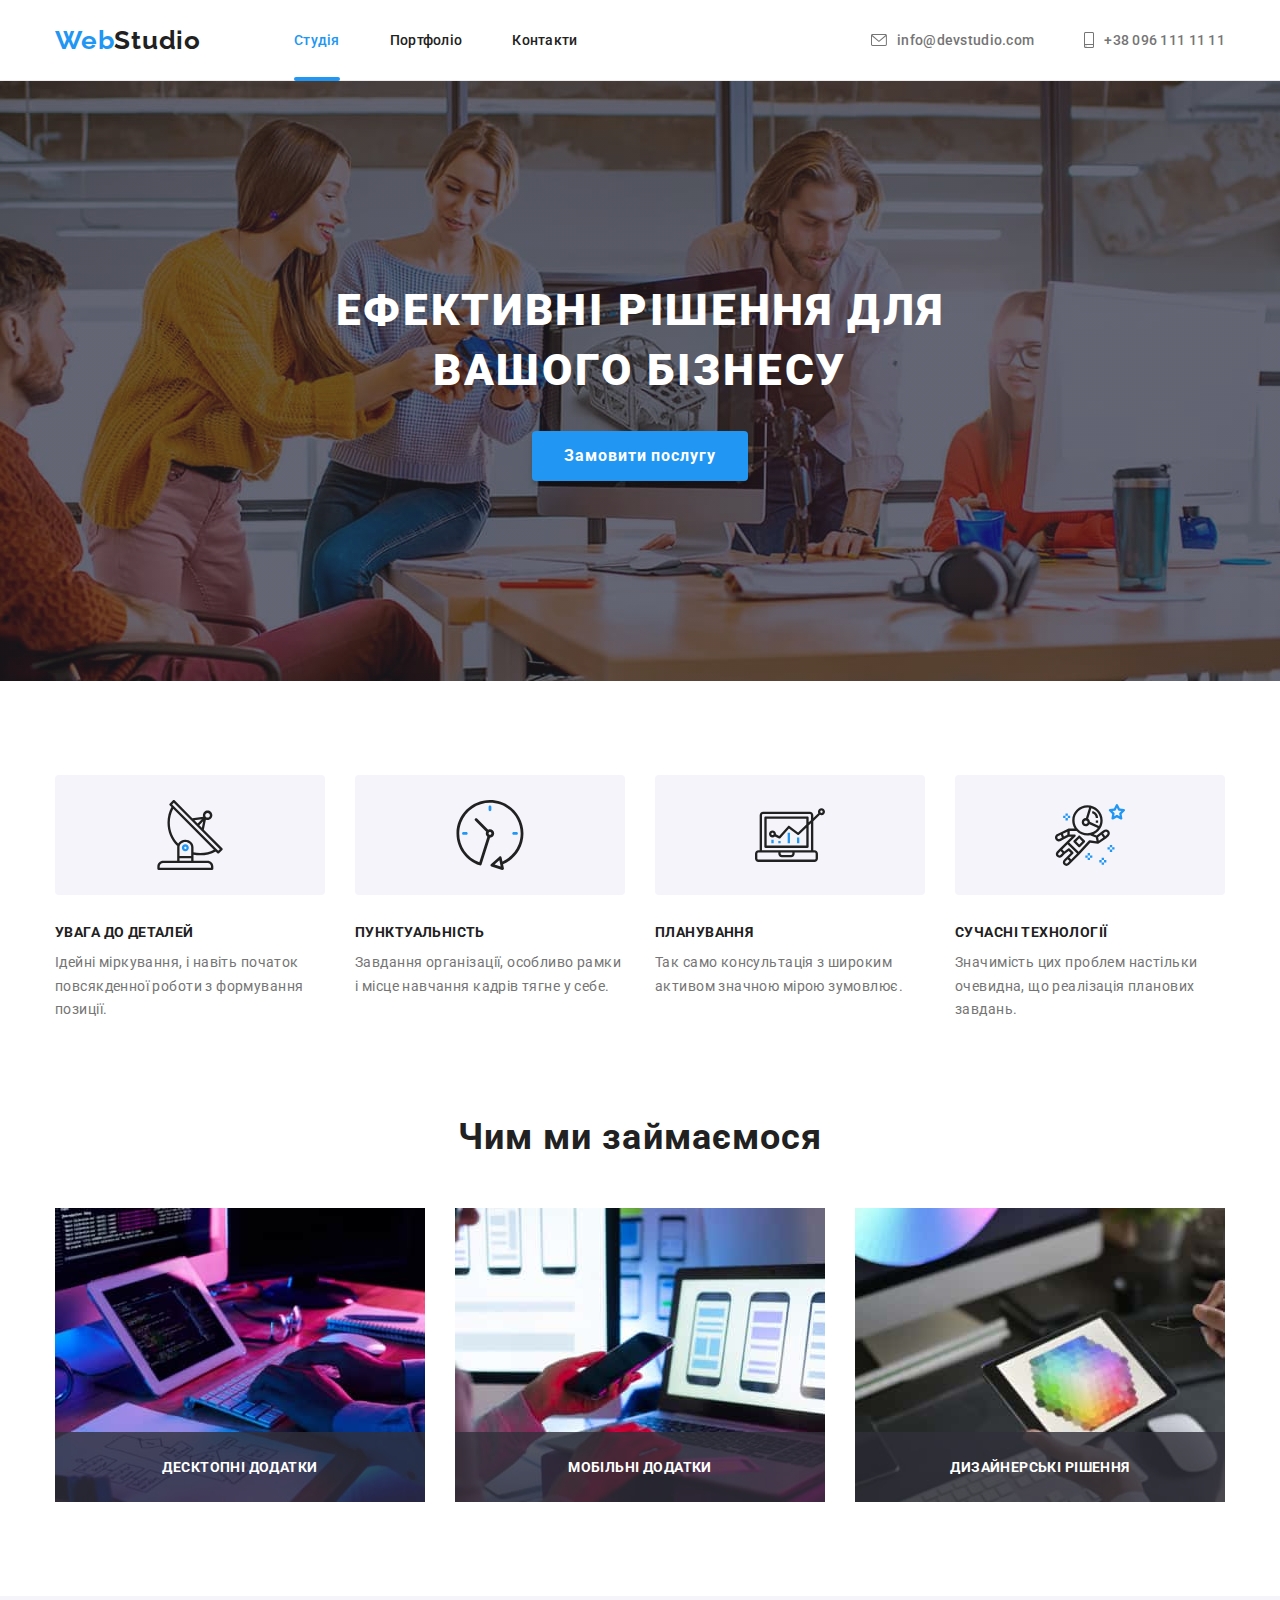
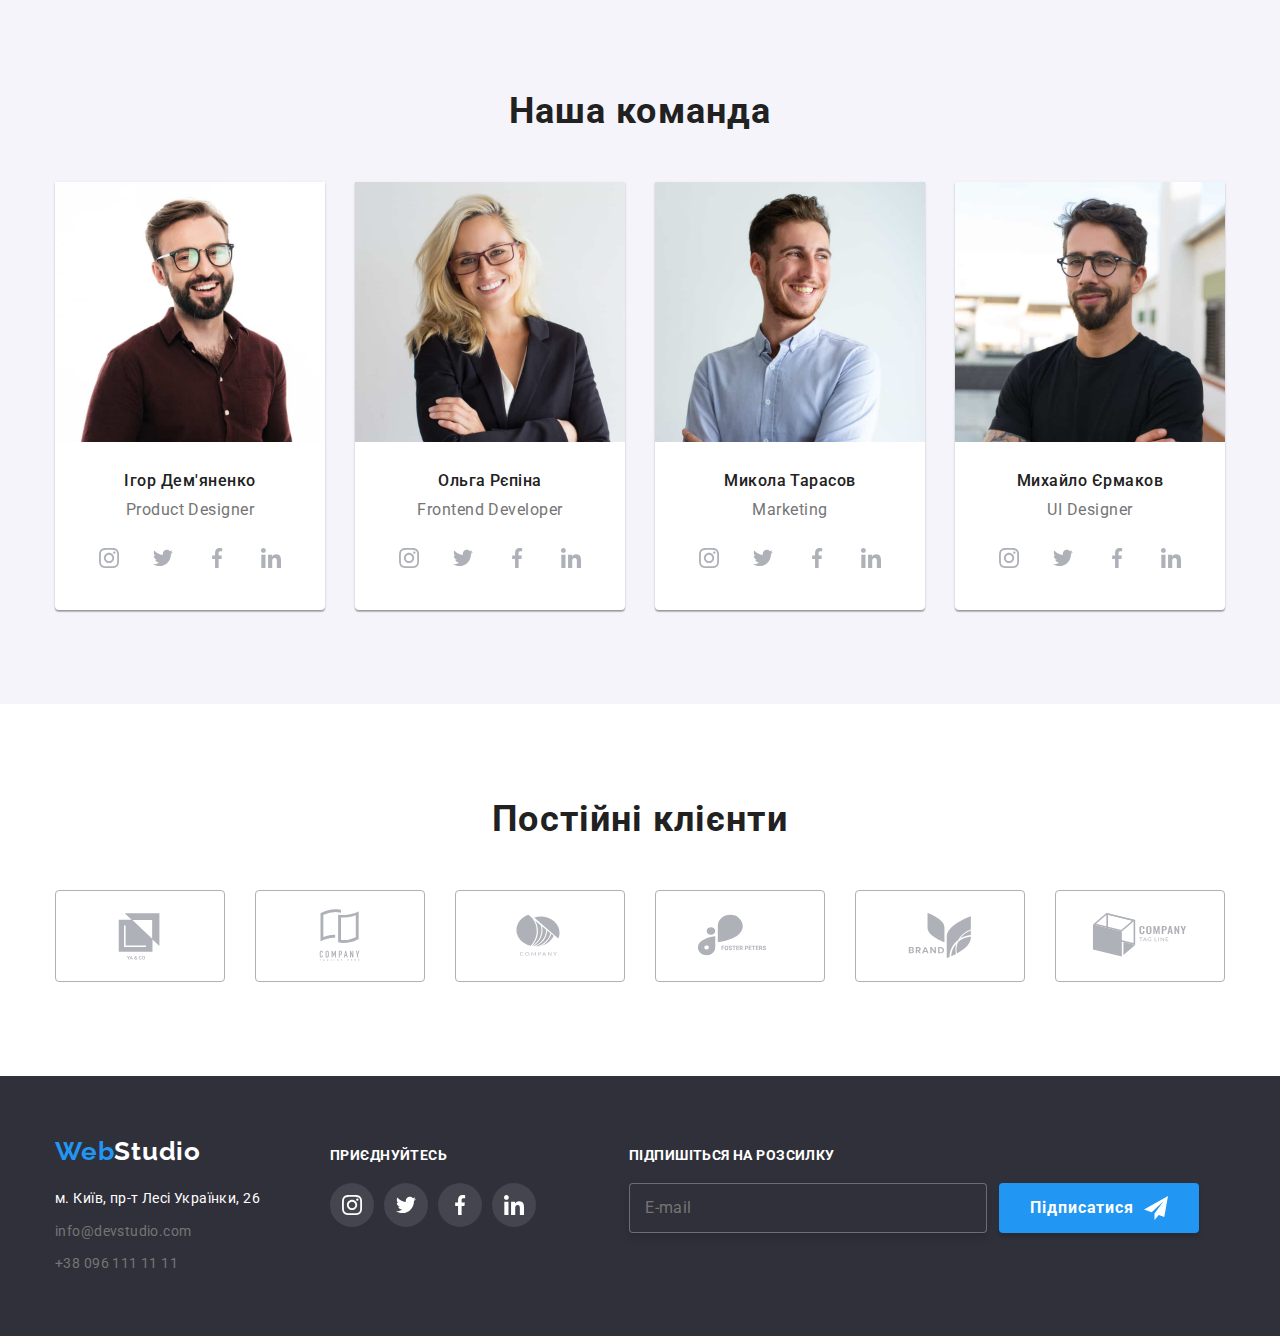
==== index.html @ 2bc84c9e "add project" ====
<!DOCTYPE html>
<html lang="uk">
  <head>
    <meta charset="UTF-8" />
    <meta http-equiv="X-UA-Compatible" content="IE=edge" />
    <meta name="viewport" content="width=device-width, initial-scale=1.0" />
    <title>WebStudio</title>
    <link rel="preconnect" href="https://fonts.googleapis.com" />
    <link rel="preconnect" href="https://fonts.gstatic.com" crossorigin />
    <link
      href="https://fonts.googleapis.com/css2?family=Raleway:wght@700&family=Roboto:wght@400;500;700;900&display=swap"
      rel="stylesheet"
    />
    <link
      rel="stylesheet"
      href="https://cdnjs.cloudflare.com/ajax/libs/modern-normalize/1.1.0/modern-normalize.css"
      integrity="sha512-Y0MM+V6ymRKN2zStTqzQ227DWhhp4Mzdo6gnlRnuaNCbc+YN/ZH0sBCLTM4M0oSy9c9VKiCvd4Jk44aCLrNS5Q=="
      crossorigin="anonymous"
      referrerpolicy="no-referrer"
    />

    <link rel="stylesheet" href="./css/styles.css" />
  </head>
  <body>
    <!-- WebStudio header -->
    <header class="border">
      <div class="container header-blocks">
        <!-- navigation block(logo + nav links) -->
        <nav class="site-nav">
          <a href="./index.html" class="logo">Web<span>Studio</span></a>

          <ul class="for-list navigation">
            <li class="item"><a href="./index.html" class="nav-link current">Студія</a></li>

            <li class="item"><a href="./portfolio.html" class="nav-link">Портфоліо</a></li>

            <li class="item"><a href="./index.html" class="nav-link">Контакти</a></li>
          </ul>
        </nav>
        <!-- Contacts -->
        <ul class="for-list contacts">
          <li class="item">
            <a href="mailto:info@devstudio.com" class="contact-link">
              <div class="contact-icon">
                <svg width="16" height="12" class="icon">
                  <use href="./images/symbol-defs.svg#envelope"></use>
                </svg>
                info@devstudio.com
              </div>
            </a>
          </li>

          <li class="item">
            <a href="tel:+380961111111" class="contact-link">
              <div class="contact-icon">
                <svg width="10" height="16" class="icon">
                  <use href="./images/symbol-defs.svg#smartphone"></use>
                </svg>
                +38 096 111 11 11
              </div>
            </a>
          </li>
        </ul>
      </div>
    </header>
    <!-- WebStudio main content -->
    <main>
      <!-- hero section -->
      <section class="section hero overlay">
        <div class="container">
          <h1 class="main-header">Ефективні рішення для вашого бізнесу</h1>

          <button type="button" class="order-button" data-modal-open>Замовити послугу</button>
        </div>
      </section>
      <!-- features section -->
      <section class="section">
        <div class="container">
          <h2 class="visually-hidden">Особливості</h2>

          <ul class="for-list features">
            <li class="features-item">
              <div class="thumb">
                <svg width="70" height="70" class="icon">
                  <use href="./images/symbol-defs.svg#antenna"></use>
                </svg>
              </div>

              <h3 class="header">УВАГА ДО ДЕТАЛЕЙ</h3>
              <p class="text">
                Ідейні міркування, і навіть початок повсякденної роботи з формування позиції.
              </p>
            </li>

            <li class="features-item">
              <div class="thumb">
                <svg width="70" height="70" class="icon">
                  <use href="./images/symbol-defs.svg#clock"></use>
                </svg>
              </div>

              <h3 class="header">ПУНКТУАЛЬНІСТЬ</h3>
              <p class="text">
                Завдання організації, особливо рамки і місце навчання кадрів тягне у себе.
              </p>
            </li>

            <li class="features-item">
              <div class="thumb">
                <svg width="70" height="70" class="icon">
                  <use href="./images/symbol-defs.svg#diagram"></use>
                </svg>
              </div>

              <h3 class="header">ПЛАНУВАННЯ</h3>
              <p class="text">Так само консультація з широким активом значною мірою зумовлює.</p>
            </li>

            <li class="features-item">
              <div class="thumb">
                <svg width="70" height="70" class="icon">
                  <use href="./images/symbol-defs.svg#astronaut"></use>
                </svg>
              </div>

              <h3 class="header">СУЧАСНІ ТЕХНОЛОГІЇ</h3>
              <p class="text">
                Значимість цих проблем настільки очевидна, що реалізація планових завдань.
              </p>
            </li>
          </ul>
        </div>
      </section>
      <!-- works section -->
      <section class="section works">
        <div class="container">
          <h2 class="section-header">Чим ми займаємося</h2>

          <ul class="for-list works-lst">
            <li class="item">
              <img src="./images/coding.jpg" alt="coding" width="370" height="294" />
              <p class="works-label">Десктопні додатки</p>
            </li>

            <li class="item">
              <img src="./images/mobile.jpg" alt="mobile" width="370" height="294" />
              <p class="works-label">Мобільні додатки</p>
            </li>

            <li class="item">
              <img src="./images/ui.jpg" alt="interface" width="370" height="294" />
              <p class="works-label">Дизайнерські рішення</p>
            </li>
          </ul>
        </div>
      </section>
      <!-- team section -->
      <section class="section team">
        <div class="container">
          <h2 class="section-header">Наша команда</h2>

          <ul class="for-list team-container">
            <!-- product -->
            <li class="item">
              <div class="team-card">
                <div class="thumb">
                  <img src="./images/pm.jpg" alt="product-manager" width="270" height="260" />
                </div>
                <div class="content">
                  <h3 class="header">Ігор Дем'яненко</h3>
                  <p class="text">Product Designer</p>

                  <ul class="for-list socials">
                    <li class="item">
                      <a href="https://www.instagram.com" target="_blank" class="icon-social">
                        <svg width="20" height="20" class="icon">
                          <use href="./images/symbol-defs.svg#instagram"></use>
                        </svg>
                      </a>
                    </li>

                    <li class="item">
                      <a href="https://twitter.com/" target="_blank" class="icon-social">
                        <svg width="20" height="20" class="icon">
                          <use href="./images/symbol-defs.svg#twitter"></use>
                        </svg>
                      </a>
                    </li>

                    <li class="item">
                      <a href="https://uk-ua.facebook.com" target="_blank" class="icon-social">
                        <svg width="20" height="20" class="icon">
                          <use href="./images/symbol-defs.svg#facebook"></use>
                        </svg>
                      </a>
                    </li>

                    <li class="item">
                      <a href="https://ua.linkedin.com" target="_blank" class="icon-social">
                        <svg width="20" height="20" class="icon">
                          <use href="./images/symbol-defs.svg#linkedin"></use>
                        </svg>
                      </a>
                    </li>
                  </ul>
                </div>
              </div>
            </li>
            <!-- frontend -->
            <li class="item">
              <div class="team-card">
                <div class="thumb">
                  <img src="./images/frdev.jpg" alt="frontend-dev" width="270" height="260" />
                </div>
                <div class="content">
                  <h3 class="header">Ольга Рєпіна</h3>
                  <p class="text">Frontend Developer</p>

                  <ul class="for-list socials">
                    <li class="item">
                      <a href="https://www.instagram.com" target="_blank" class="icon-social">
                        <svg width="20" height="20" class="icon">
                          <use href="./images/symbol-defs.svg#instagram"></use>
                        </svg>
                      </a>
                    </li>

                    <li class="item">
                      <a href="https://twitter.com/" target="_blank" class="icon-social">
                        <svg width="20" height="20" class="icon">
                          <use href="./images/symbol-defs.svg#twitter"></use>
                        </svg>
                      </a>
                    </li>

                    <li class="item">
                      <a href="https://uk-ua.facebook.com" target="_blank" class="icon-social">
                        <svg width="20" height="20" class="icon">
                          <use href="./images/symbol-defs.svg#facebook"></use>
                        </svg>
                      </a>
                    </li>

                    <li class="item">
                      <a href="https://ua.linkedin.com" target="_blank" class="icon-social">
                        <svg width="20" height="20" class="icon">
                          <use href="./images/symbol-defs.svg#linkedin"></use>
                        </svg>
                      </a>
                    </li>
                  </ul>
                </div>
              </div>
            </li>
            <!-- marketing -->
            <li class="item">
              <div class="team-card">
                <div class="thumb">
                  <img src="./images/market.jpg" alt="marketing" width="270" height="260" />
                </div>
                <div class="content">
                  <h3 class="header">Микола Тарасов</h3>
                  <p class="text">Marketing</p>

                  <ul class="for-list socials">
                    <li class="item">
                      <a href="https://www.instagram.com" target="_blank" class="icon-social">
                        <svg width="20" height="20" class="icon">
                          <use href="./images/symbol-defs.svg#instagram"></use>
                        </svg>
                      </a>
                    </li>

                    <li class="item">
                      <a href="https://twitter.com/" target="_blank" class="icon-social">
                        <svg width="20" height="20" class="icon">
                          <use href="./images/symbol-defs.svg#twitter"></use>
                        </svg>
                      </a>
                    </li>

                    <li class="item">
                      <a href="https://uk-ua.facebook.com" target="_blank" class="icon-social">
                        <svg width="20" height="20" class="icon">
                          <use href="./images/symbol-defs.svg#facebook"></use>
                        </svg>
                      </a>
                    </li>

                    <li class="item">
                      <a href="https://ua.linkedin.com" target="_blank" class="icon-social">
                        <svg width="20" height="20" class="icon">
                          <use href="./images/symbol-defs.svg#linkedin"></use>
                        </svg>
                      </a>
                    </li>
                  </ul>
                </div>
              </div>
            </li>
            <!-- designer -->
            <li class="item">
              <div class="team-card">
                <div class="thumb">
                  <img src="./images/uides.jpg" alt="ui-designer" width="270" height="260" />
                </div>

                <div class="content">
                  <h3 class="header">Михайло Єрмаков</h3>
                  <p class="text">UI Designer</p>

                  <ul class="for-list socials">
                    <li class="item">
                      <a href="https://www.instagram.com" target="_blank" class="icon-social">
                        <svg width="20" height="20" class="icon">
                          <use href="./images/symbol-defs.svg#instagram"></use>
                        </svg>
                      </a>
                    </li>

                    <li class="item">
                      <a href="https://twitter.com/" target="_blank" class="icon-social">
                        <svg width="20" height="20" class="icon">
                          <use href="./images/symbol-defs.svg#twitter"></use>
                        </svg>
                      </a>
                    </li>

                    <li class="item">
                      <a href="https://uk-ua.facebook.com" target="_blank" class="icon-social">
                        <svg width="20" height="20" class="icon">
                          <use href="./images/symbol-defs.svg#facebook"></use>
                        </svg>
                      </a>
                    </li>

                    <li class="item">
                      <a href="https://ua.linkedin.com" target="_blank" class="icon-social">
                        <svg width="20" height="20" class="icon">
                          <use href="./images/symbol-defs.svg#linkedin"></use>
                        </svg>
                      </a>
                    </li>
                  </ul>
                </div>
              </div>
            </li>
          </ul>
        </div>
      </section>
      <!-- clients section -->
      <section class="section">
        <div class="container">
          <h2 class="section-header">Постійні клієнти</h2>
          <ul class="for-list clients">
            <li class="item">
              <a href="./index.html" class="client">
                <svg width="106" height="60" class="icon">
                  <use href="./images/symbol-defs.svg#Logo1"></use>
                </svg>
              </a>
            </li>

            <li class="item">
              <a href="./index.html" class="client">
                <svg width="106" height="60" class="icon">
                  <use href="./images/symbol-defs.svg#Logo2"></use>
                </svg>
              </a>
            </li>

            <li class="item">
              <a href="./index.html" class="client">
                <svg width="106" height="60" class="icon">
                  <use href="./images/symbol-defs.svg#Logo3"></use>
                </svg>
              </a>
            </li>

            <li class="item">
              <a href="./index.html" class="client">
                <svg width="106" height="60" class="icon">
                  <use href="./images/symbol-defs.svg#Logo4"></use>
                </svg>
              </a>
            </li>

            <li class="item">
              <a href="./index.html" class="client">
                <svg width="106" height="60" class="icon">
                  <use href="./images/symbol-defs.svg#Logo5"></use>
                </svg>
              </a>
            </li>

            <li class="item">
              <a href="./index.html" class="client">
                <svg width="106" height="60" class="icon">
                  <use href="./images/symbol-defs.svg#Logo6"></use>
                </svg>
              </a>
            </li>
          </ul>
        </div>
      </section>
    </main>
    <!-- WebStudio footer -->
    <footer class="page-footer">
      <div class="container footer">
        <div class="address-part">
          <a href="./index.html" class="logo logo-footer">Web<span>Studio</span></a>

          <address>
            <ul class="for-list address">
              <li class="item">
                <a
                  href="https://www.google.com/maps/place/бул.+Леси+Украинки,+26,+Киев,+02000/@50.4265807,30.5383858,17z/data=!3m1!4b1!4m5!3m4!1s0x40d4cf0e033ecbe9:0x57a4dffefec77da0!8m2!3d50.4265807!4d30.5383858"
                  class="location"
                >
                  м. Київ, пр-т Лесі Українки, 26
                </a>
              </li>

              <li class="item">
                <a href="mailto:info@devstudio.com" class="contact">info@devstudio.com</a>
              </li>
              <li class="item">
                <a href="tel:+380961111111" class="contact">+38 096 111 11 11</a>
              </li>
            </ul>
          </address>
        </div>

        <div class="footer-socials">
          <p class="socials-header">приєднуйтесь</p>

          <ul class="for-list socials">
            <li class="item">
              <a href="https://www.instagram.com" target="_blank" class="icon-social-footer">
                <svg width="20" height="20" class="footer-icon">
                  <use href="./images/symbol-defs.svg#instagram"></use>
                </svg>
              </a>
            </li>

            <li class="item">
              <a href="https://twitter.com/" target="_blank" class="icon-social-footer">
                <svg width="20" height="20" class="footer-icon">
                  <use href="./images/symbol-defs.svg#twitter"></use>
                </svg>
              </a>
            </li>

            <li class="item">
              <a href="https://uk-ua.facebook.com" target="_blank" class="icon-social-footer">
                <svg width="20" height="20" class="footer-icon">
                  <use href="./images/symbol-defs.svg#facebook"></use>
                </svg>
              </a>
            </li>

            <li class="item">
              <a href="https://ua.linkedin.com" target="_blank" class="icon-social-footer">
                <svg width="20" height="20" class="footer-icon">
                  <use href="./images/symbol-defs.svg#linkedin"></use>
                </svg>
              </a>
            </li>
          </ul>
        </div>

        <!-- footer form -->
        <div class="footer-form-container">
          <p class="form-header">Підпишіться на розсилку</p>
          <form class="footer-form" autocomplete="off">
            <label class="form-field">
              <input type="email" class="footer-form-input" name="mail" placeholder=" " />
              <span class="form-label">E-mail</span>
            </label>
            <!-- form send button -->
            <button type="submit" class="footer-send-btn">
              Підписатися
              <svg class="icon icon-send" width="24" height="24">
                <use xlink:href="./images/symbol-defs.svg#send"></use>
              </svg>
            </button>
          </form>
        </div>
      </div>
    </footer>

    <!-- modal -->
    <div class="backdrop is-hidden" data-modal>
      <div class="modal">
        <!-- close-btn -->
        <button class="modal-close" data-modal-close>
          <svg width="18" height="18" class="modal-icon">
            <use href="./images/symbol-defs.svg#close-modal"></use>
          </svg>
        </button>
        <!-- modal form fields -->
        <h1 class="modal-title">Залиште свої дані, ми вам передзвонимо</h1>
        <form class="modal-form" autocomplete="off">
          <!-- name -->
          <label class="modal-field">
            <span class="modal-label-text">Ім'я</span>
            <input type="text" class="modal-input" name="name" placeholder=" " />
            <svg class="icon" width="18" height="18">
              <use href="./images/symbol-defs.svg#person"></use>
            </svg>
          </label>

          <!-- tel -->
          <label class="modal-field">
            <span class="modal-label-text">Телефон</span>
            <input type="text" class="modal-input" name="phone" placeholder=" " />
            <svg class="icon" width="18" height="18">
              <use href="./images/symbol-defs.svg#phone"></use>
            </svg>
          </label>

          <!-- mail -->
          <label class="modal-field">
            <span class="modal-label-text">Пошта</span>
            <input type="text" class="modal-input" name="mail" placeholder=" " />
            <svg class="icon" width="18" height="18">
              <use href="./images/symbol-defs.svg#email"></use>
            </svg>
          </label>

          <!-- comments -->
          <label class="comment-field">
            <span class="modal-label-text">Коментар</span>
            <textarea name="comments" class="modal-comments" placeholder="Введіть текст"></textarea>
          </label>

          <!-- policy -->
          <label class="policy">
            <input type="checkbox" class="checkbox" name="policy-check" />
            <span class="icon"></span>
            <span class="policy-text">
              Погоджуюся з розсилкою та приймаю
              <a href="./policy.html" target="_blank">Умови договору</a>
            </span>
          </label>

          <!-- send button -->
          <button type="submit" class="modal-btn">Відправити</button>
        </form>
      </div>
    </div>

    <!-- script for modal -->
    <script src="./script/modal.js"></script>
  </body>
</html>
---- css/styles.css ----
/* Main fonts: Roboto - 400(normal text), 700 - headings; 900 - h1; 500 - names in team part
Raleway 700 - logo */
/* Main colors:
header:
background:  #FFFFFF; logo: #2196F3 + #212121; nav - #212121 + hover/focus - #2196F3; contacts - #757575 + hover/focus - #2196F3;
hero section: background - #2F303A; h1 - #FFFFFF; button - #2196F3 + text #FFFFFF;
features section: h3 - #212121; text - #757575;
works section: h2 - #212121;
team section: background -  #F5F4FA; h2 - #212121; h3 - #212121; text - #757575; 
footer: background - #2F303A; logo: #2196F3 + #000000; address text - #FFFFFF; contacts - #757575;
 */

/* Special styles for project */
/* css vars for colors */
:root {
  --background: #ffffff;
  --background-hero: #2f303a;
  --background-section: #f5f4fa;
  --decorative-color: #2196f3;
  --sub-decorative-color: rgba(33, 150, 243, 0.9);
  --btn-hover: #188ce8;
  --title: #212121;
  --text-color: #757575;
  --btns-color: #f5f4fa;
  --border-header: #ececec;
  --portfolio-border: #eeeeee;
  --clients-border: #afb1b8;
  --socials-background: rgba(255, 255, 255, 0.1);
  --modal-background: rgba(0, 0, 0, 0.2);
  --transit-function: cubic-bezier(0.4, 0, 0.2, 1);
  --transit-time: 250ms;
}
/* fonts for page */
body {
  font-family: 'Roboto', sans-serif;
  background-color: var(--background);
  color: var(--text-color);
  letter-spacing: 0.03em;
}
/* delete image margin */
img {
  display: block;
  max-width: 100%;
}
/* hide logical headers */
.visually-hidden {
  position: absolute;
  width: 1px;
  height: 1px;
  margin: -1px;
  border: 0;
  padding: 0;

  white-space: nowrap;
  clip-path: inset(100%);
  clip: rect(0 0 0 0);
  overflow: hidden;
}
/* all section paddings */
.section {
  padding-top: 94px;
  padding-bottom: 94px;
}
/* special container class */
.container {
  width: 1200px;
  margin: 0 auto;
  padding: 0 15px;

  /* outline: 2px solid red; */
}
/* styles for lists */
.for-list {
  padding: 0;
  margin: 0;

  list-style: none;
}
/* border in page-header */
.border {
  border-bottom: 1px solid var(--border-header);
}

/* -page styles- */
/* ------------- */
/* header styles */

/* elements positions */
.header-blocks {
  display: flex;
}
.header-blocks a {
  text-decoration: none;
}
.site-nav {
  display: flex;
  align-items: center;
}
.navigation {
  display: flex;
  gap: 50px;
}
.contacts {
  display: flex;
  margin-left: auto;
  gap: 50px;
}
.contact-icon {
  display: flex;
  align-items: center;
  transition: color var(--transit-time) var(--transit-function);
}
.contact-icon:hover,
.contact-icon:focus {
  color: var(--decorative-color);
}
.contact-icon .icon {
  fill: currentColor;
  margin-right: 10px;
  padding: 0;
}
/* logo styles */
.logo {
  margin-right: 93px;

  font-family: 'Raleway';
  font-style: normal;
  font-weight: 700;
  font-size: 26px;
  line-height: 1.19;
  letter-spacing: 0.03em;
  color: var(--decorative-color);
}
.logo span {
  color: var(--title);
}

/* styles for header links */
.nav-link {
  position: relative;

  display: block;
  color: var(--title);
  font-size: 14px;
  font-weight: 500;
  line-height: 1.15;
  letter-spacing: 0.02em;

  padding-top: 32px;
  padding-bottom: 32px;

  transition: color var(--transit-time) var(--transit-function);
}

.nav-link:hover,
.nav-link:focus {
  color: var(--decorative-color);
}
.contact-link {
  display: block;
  color: var(--text-color);
  font-weight: 500;
  font-size: 14px;
  line-height: 1.15;
  letter-spacing: 0.02em;

  padding-top: 32px;
  padding-bottom: 32px;
}
.contact-link:hover,
.contact-link:focus {
  color: var(--decorative-color);
  fill: var(--decorative-color);
}
.contact-link .icon:hover,
.contact-link .icon:focus {
  fill: var(--decorative-color);
}
/* special class for nav block */
.current {
  color: var(--decorative-color);
}
.current::after {
  position: absolute;
  bottom: -1px;

  content: '';
  border-bottom: 4px solid var(--decorative-color);
  display: block;
  width: 100%;
  height: 4px;
  border-radius: 2px;
}
/* ------------- */

/* -page main-  */
/* ------------- */

/* hero section */
.hero {
  background-color: var(--background-hero);
  padding-bottom: 200px;
  padding-top: 200px;
}
.main-header {
  margin: 0;
  margin-bottom: 30px;
  margin-right: auto;
  margin-left: auto;
  padding: 0;
  color: var(--background);

  font-weight: 900;
  font-size: 44px;
  line-height: 1.36;
  text-align: center;
  letter-spacing: 0.06em;
  text-transform: uppercase;
  max-width: 700px;
}
.order-button {
  font-weight: 700;
  font-size: 16px;
  line-height: 1.88;
  display: flex;
  align-items: center;
  justify-content: center;
  letter-spacing: 0.06em;
  color: var(--background);
  background-color: var(--decorative-color);
  cursor: pointer;
  margin-right: auto;
  margin-left: auto;
  width: 216px;
  height: 50px;
  box-shadow: 0px 4px 4px rgba(0, 0, 0, 0.15);
  border: none;
  border-radius: 4px;

  transition: background-color var(--transit-time) var(--transit-function);
}
.order-button:hover,
.order-button:focus {
  background-color: var(--btn-hover);
}
.overlay {
  background-image: linear-gradient(to right, rgba(47, 48, 58, 0.4), rgba(47, 48, 58, 0.4)),
    url(../images/backimg.jpg);
  max-width: 1600px;
  height: 600px;
  background-position: center;
  background-repeat: no-repeat;
  background-size: cover;
  margin-left: auto;
  margin-right: auto;
}
/* ------------- */

/* features section */
.features {
  display: flex;
  gap: 30px;
}
.features-item .header {
  font-weight: 700;
  font-size: 14px;
  line-height: 1.12;
  letter-spacing: 0.03em;
  text-transform: uppercase;
  margin: 0;
  padding: 0;
  margin-bottom: 10px;
  color: var(--title);
}
.features-item .text {
  font-weight: 400;
  font-size: 14px;
  line-height: 1.7;
  letter-spacing: 0.03em;
  margin: 0;
  padding: 0;
}
.features-item .thumb {
  width: 270px;
  height: 120px;
  background: var(--background-section);
  border-radius: 4px;
  margin-bottom: 30px;
  display: flex;
  align-items: center;
  justify-content: center;
  /* padding: 25px 100px; */
}
/* ------------- */

/* works section */
.works {
  padding-top: 0;
}
.section-header {
  margin: 0;
  padding: 0;
  margin-bottom: 50px;

  font-weight: 700;
  font-size: 36px;
  line-height: 42px;
  text-align: center;
  letter-spacing: 0.03em;
  color: var(--title);
}
.works-lst {
  display: flex;
  gap: 30px;
}
.works-lst .item {
  position: relative;
}
.works-label {
  position: absolute;
  bottom: 0;
  right: 0;
  left: 0;

  display: flex;
  justify-content: center;
  align-items: center;
  height: 70px;

  font-weight: 700;
  font-size: 14px;
  line-height: 1.15;
  text-align: center;
  letter-spacing: 0.03em;
  text-transform: uppercase;
  color: var(--background);
  background: rgba(47, 48, 58, 0.8);
  /* padding: 27px 90px; */
  margin: 0;
}
/* ------------- */

/* team section */
.team {
  background-color: var(--background-section);
}
.team-container {
  display: flex;
  gap: 30px;
}
.team-card {
  background: var(--background);
  box-shadow: 0px 1px 3px rgba(0, 0, 0, 0.12), 0px 1px 1px rgba(0, 0, 0, 0.14),
    0px 2px 1px rgba(0, 0, 0, 0.2);
  border-radius: 0px 0px 4px 4px;
}
/* team cards */
.team-card .header {
  padding: 0;
  margin: 0;
  margin-bottom: 10px;

  font-weight: 500;
  font-size: 16px;
  line-height: 1.18;
  letter-spacing: 0.03em;
  color: var(--title);
}
.team-card .text {
  padding: 0;
  margin: 0;
  margin-bottom: 16px;

  font-size: 16px;
  line-height: 1.18;
  letter-spacing: 0.03em;
  color: var(--text-color);
}
.team-card .content {
  text-align: center;
  padding: 30px 32px;
}
.socials {
  display: flex;
  gap: 10px;
  align-self: center;
  align-items: center;
}
.icon-social {
  display: flex;
  width: 44px;
  height: 44px;
  align-items: center;
  justify-content: center;
  border-radius: 50%;
  color: var(--clients-border);
  background-color: var(--background);

  transition: background-color var(--transit-time) var(--transit-function),
    color var(--transit-time) var(--transit-function);
}

.icon-social:hover,
.icon-social:focus {
  background-color: var(--decorative-color);
  color: var(--background);
}
.icon-social .icon {
  fill: currentColor;
}
/* ------------- */

/* clients section */
.clients {
  display: flex;
  gap: 30px;
}
.client {
  display: flex;
  padding: 0;
  justify-content: center;
  align-items: center;

  width: 170px;
  height: 92px;
  border-radius: 4px;
  color: var(--clients-border);
  background-color: var(--background);
  border: 1px solid var(--clients-border);

  transition: color var(--transit-time) var(--transit-function),
    border var(--transit-time) var(--transit-function);
}

.client:hover,
.client:focus {
  border: 1px solid var(--decorative-color);
  color: var(--decorative-color);
}
.client .icon {
  fill: currentColor;
}
/* ------------- */

/* footer section */
.page-footer {
  background-color: var(--background-hero);
  padding-bottom: 60px;
  padding-top: 60px;
}
.footer {
  display: flex;
  align-items: baseline;
}
.footer a {
  text-decoration: none;
}
.address {
  margin-right: 70px;
}
.address .item:not(:last-child) {
  margin-bottom: 9px;
}
.logo-footer {
  display: block;
  margin-right: 70px;
  margin-bottom: 20px;
}
.logo-footer span {
  color: var(--background);
}
.location {
  font-style: normal;
  font-weight: 400;
  font-size: 14px;
  line-height: 1.7;
  letter-spacing: 0.03em;
  color: var(--background);

  transition: color var(--transit-time) var(--transit-function);
}
.location:hover,
.location:focus {
  color: var(--decorative-color);
}
.contact {
  font-style: normal;
  font-weight: 400;
  font-size: 14px;
  line-height: 1.7;
  letter-spacing: 0.03em;
  color: var(--text-color);

  transition: color var(--transit-time) var(--transit-function);
}
.contact:hover,
.contact:focus {
  color: var(--decorative-color);
}
.socials-header {
  font-weight: 700;
  font-size: 14px;
  line-height: 1.15;
  letter-spacing: 0.03em;
  text-transform: uppercase;
  color: var(--background);

  margin: 0;
  padding: 0;
  margin-bottom: 20px;
}
.icon-social-footer {
  background-color: rgba(255, 255, 255, 0.1);
  border-radius: 50%;
  width: 44px;
  height: 44px;
  padding: 12px;

  display: flex;
  align-items: center;
  justify-content: center;
  color: var(--background);

  transition: background-color var(--transit-time) var(--transit-function),
    color var(--transit-time) var(--transit-function);
}
.icon-social-footer:hover,
.icon-social-footer:focus {
  background-color: var(--decorative-color);
  color: var(--background);
}
.footer-icon {
  fill: currentColor;
}
.footer-socials {
  margin-right: 93px;
}

/* form styles */
.footer-form-container {
  width: 570px;
}
.footer-form {
  display: flex;
  align-items: center;
}
.form-header {
  padding: 0;
  margin: 0 0 20px 0;

  font-weight: 700;
  font-size: 14px;
  line-height: 1.15;
  letter-spacing: 0.03em;
  text-transform: uppercase;
  color: var(--background);
}
.footer-send-btn {
  padding: 0;
  margin: 0 0 0 12px;
  width: 200px;
  height: 50px;
  display: flex;
  align-items: center;
  justify-content: center;
  border: none;
  cursor: pointer;
  background: var(--decorative-color);
  box-shadow: 0px 4px 4px rgba(0, 0, 0, 0.15);
  border-radius: 4px;
  color: var(--background);
  font-weight: 700;
  font-size: 16px;
  line-height: 1.88;
  letter-spacing: 0.06em;

  transition: background-color var(--transit-time) var(--transit-function);
}
.icon-send {
  fill: var(--background);
  margin-left: 10px;
}
.footer-send-btn:hover,
.footer-send-btn:focus {
  background-color: var(--btn-hover);
}
.form-field {
  position: relative;
}
.footer-form-input {
  padding: 0 0 0 16px;
  width: 358px;
  height: 50px;

  color: var(--background);
  border: 1px solid rgba(255, 255, 255, 0.3);
  filter: drop-shadow(0px 4px 4px rgba(0, 0, 0, 0.15));
  border-radius: 4px;
  background-color: var(--background-hero);
}
.form-label {
  position: absolute;
  top: 50%;
  left: 16px;

  display: flex;
  align-items: center;

  font-weight: 400;
  font-size: 16px;
  line-height: 1.25;
  letter-spacing: 0.03em;
  opacity: 1;

  transition: transform var(--transit-time) var(--transit-function),
    opacity var(--transit-time) var(--transit-function);
  transform: translateY(-50%);
}
.form-field:focus-within > .form-label {
  transform: translateY(50px);
  opacity: 0;
}
/* ------------- */

/* -page portfolio-  */
/* ------------- */

/* buttons */
.filter-btns ul {
  display: flex;
  justify-content: center;
  margin-bottom: 50px;
  gap: 8px;
}
.filter-item button {
  padding: 6px 22px;
  background: var(--background-section);
  border-radius: 4px;

  font-weight: 500;
  font-size: 16px;
  line-height: 1.62;
  text-align: center;
  letter-spacing: 0.03em;
  border: none;
  color: #212121;
  cursor: pointer;

  transition: background-color var(--transit-time) var(--transit-function),
    color var(--transit-time) var(--transit-function),
    box-shadow var(--transit-time) var(--transit-function);
}
.filter-item button:hover,
.filter-item button:focus {
  background-color: var(--decorative-color);
  color: var(--background);
  box-shadow: 0px 3px 1px rgba(0, 0, 0, 0.1), 0px 1px 2px rgba(0, 0, 0, 0.08),
    0px 2px 2px rgba(0, 0, 0, 0.12);
}

/* card set */
.card-set {
  display: flex;
  flex-wrap: wrap;

  margin-left: -30px;
  margin-top: -30px;
}
.card-set > .item {
  flex-basis: calc(100% / 3 - 30px);
  margin-left: 30px;
  margin-top: 30px;
}
.portfolio-card {
  transition: box-shadow var(--transit-time) var(--transit-function);
}
.portfolio-card a {
  text-decoration: none;
}
.portfolio-card .thumb {
  position: relative;
  width: 100%;
  overflow: hidden;
}
.portfolio-card .description {
  position: absolute;
  top: 0;
  bottom: 0;
  margin: 0;

  padding: 63px 24px;
  background-color: var(--sub-decorative-color);
  color: var(--background);
  font-weight: 400;
  font-size: 18px;
  line-height: 1.56;
  letter-spacing: 0.03em;

  transition: transform var(--transit-time) var(--transit-function);
  transform: translateY(100%);
  /* opacity: 0; */
}
.portfolio-card:hover,
.portfolio-card:focus {
  box-shadow: 0px 1px 1px rgba(0, 0, 0, 0.12), 0px 4px 4px rgba(0, 0, 0, 0.06),
    1px 4px 6px rgba(0, 0, 0, 0.16);
}
.portfolio-card:hover .description {
  transform: translateY(0);

  opacity: 1;
}
.portfolio-card .content {
  padding: 20px 24px;
  border: 1px solid var(--portfolio-border);
  border-top: none;
}
.portfolio-card .header {
  font-weight: 700;
  font-size: 18px;
  line-height: 2;
  letter-spacing: 0.06em;
  color: var(--title);

  margin: 0;
  padding: 0;
  margin-bottom: 4px;
}
.portfolio-card .text {
  font-size: 16px;
  line-height: 1.8;
  letter-spacing: 0.03em;
  color: var(--text-color);

  margin: 0;
  padding: 0;
}

/* ------------- */

/* -modal- */
.backdrop {
  position: fixed;
  top: 0;
  left: 0;
  width: 100%;
  height: 100%;
  background-color: var(--modal-background);

  transition: opacity var(--transit-time) var(--transit-function);
}
.backdrop.is-hidden {
  opacity: 0;
  pointer-events: none;
}
.backdrop.is-hidden .modal {
  transform: translate(-50%, -50%) scale(0.9);
  opacity: 0;
}
.modal {
  position: absolute;
  top: 50%;
  left: 50%;
  transform: translate(-50%, -50%) scale(1);
  opacity: 1;

  height: 581px;
  width: 528px;
  padding: 8px;
  background-color: var(--background);
  box-shadow: 0px 1px 3px rgba(0, 0, 0, 0.12), 0px 1px 1px rgba(0, 0, 0, 0.14),
    0px 2px 1px rgba(0, 0, 0, 0.2);
  border-radius: 4px;

  transition: transform var(--transit-time) var(--transit-function),
    opacity var(--transit-time) var(--transit-function);
}
.modal-close {
  display: flex;
  justify-content: center;
  align-items: center;
  width: 30px;
  height: 30px;
  margin-left: auto;

  background-color: var(--background);
  border: 1px solid rgba(0, 0, 0, 0.1);
  border-radius: 50%;
  cursor: pointer;

  transition: color var(--transit-time) var(--transit-function);
}
.modal-close:hover,
.modal-close:focus {
  color: var(--decorative-color);
}
.modal-icon {
  fill: currentColor;
}

/* modal elements */
.modal-title {
  padding: 0;
  margin: 0 0 12px 0;
  font-weight: 700;
  font-size: 20px;
  line-height: 1.15;
  text-align: center;
  letter-spacing: 0.03em;
  color: var(--title);
}

.modal-btn {
  padding: 0;
  margin: 0 auto;
  border: none;
  width: 200px;
  height: 50px;
  background: var(--decorative-color);
  box-shadow: 0px 4px 4px rgba(0, 0, 0, 0.15);
  border-radius: 4px;

  font-weight: 700;
  font-size: 16px;
  line-height: 1.85;
  display: flex;
  align-items: center;
  justify-content: center;
  letter-spacing: 0.06em;
  color: var(--background);
  cursor: pointer;

  transition: background-color var(--transit-time) var(--transit-function);
}
.modal-btn:hover,
.modal-btn:focus {
  background: var(--btn-hover);
}

.modal-form {
  display: flex;
  flex-direction: column;
  justify-content: center;
  width: 448px;
  margin: 0 auto;
  /* gap: 10px; */
}

.modal-field {
  display: block;
  position: relative;
  margin-bottom: 10px;
}
.comment-field {
  display: block;
  margin-bottom: 20px;
}
.modal-input {
  margin: 0;
  padding: 0 0 0 42px;

  width: 448px;
  height: 40px;
  border: 1px solid rgba(33, 33, 33, 0.2);
  border-radius: 4px;
  outline: none;
}
.modal-input:focus {
  border-color: var(--decorative-color);
}
.modal-label-text {
  display: block;
  margin: 0 0 4px 0;
  padding: 0;

  font-weight: 400;
  font-size: 12px;
  line-height: 1.15;
  letter-spacing: 0.01em;
  color: var(--text-color);
}
.modal-field .icon {
  position: absolute;
  top: 50%;
  left: 12px;
}
.modal-input:focus + .icon {
  fill: var(--decorative-color);
}
.modal-comments {
  width: 448px;
  height: 120px;
  padding: 12px 16px;
  /* margin-bottom: 20px; */

  font-weight: 400;
  font-size: 12px;
  line-height: 1.15;
  letter-spacing: 0.01em;
  color: rgba(57, 57, 57, 0.9);
  resize: none;
  border: 1px solid rgba(33, 33, 33, 0.2);
  border-radius: 4px;
  outline: none;
}
.modal-comments:focus {
  border-color: var(--decorative-color);
}
/* policy */
.policy {
  margin: 0 auto 30px auto;
  display: flex;
  align-items: center;
}
.policy-text {
  font-weight: 400;
  font-size: 14px;
  line-height: 1.71;
  letter-spacing: 0.03em;
  color: var(--text-color);
}
.policy-text a {
  text-decoration-line: underline;
  color: #2196f3;
}
.checkbox {
  /* appearance: none; */

  position: absolute;
  width: 1px;
  height: 1px;
  margin: -1px;
  border: 0;
  padding: 0;

  white-space: nowrap;
  clip-path: inset(100%);
  clip: rect(0 0 0 0);
  overflow: hidden;
}
.policy > .icon {
  display: inline-block;
  width: 16px;
  height: 15px;
  margin-right: 7px;
  border: 2px solid var(--title);
  border-radius: 2px;
}
.checkbox:checked + .icon {
  display: flex;
  align-items: center;
  justify-content: center;
  border-color: transparent;
  background-color: var(--decorative-color);
  background-image: url('../images/icon-check.svg');
  background-size: contain;
  background-origin: border-box;
  background-repeat: no-repeat;
}
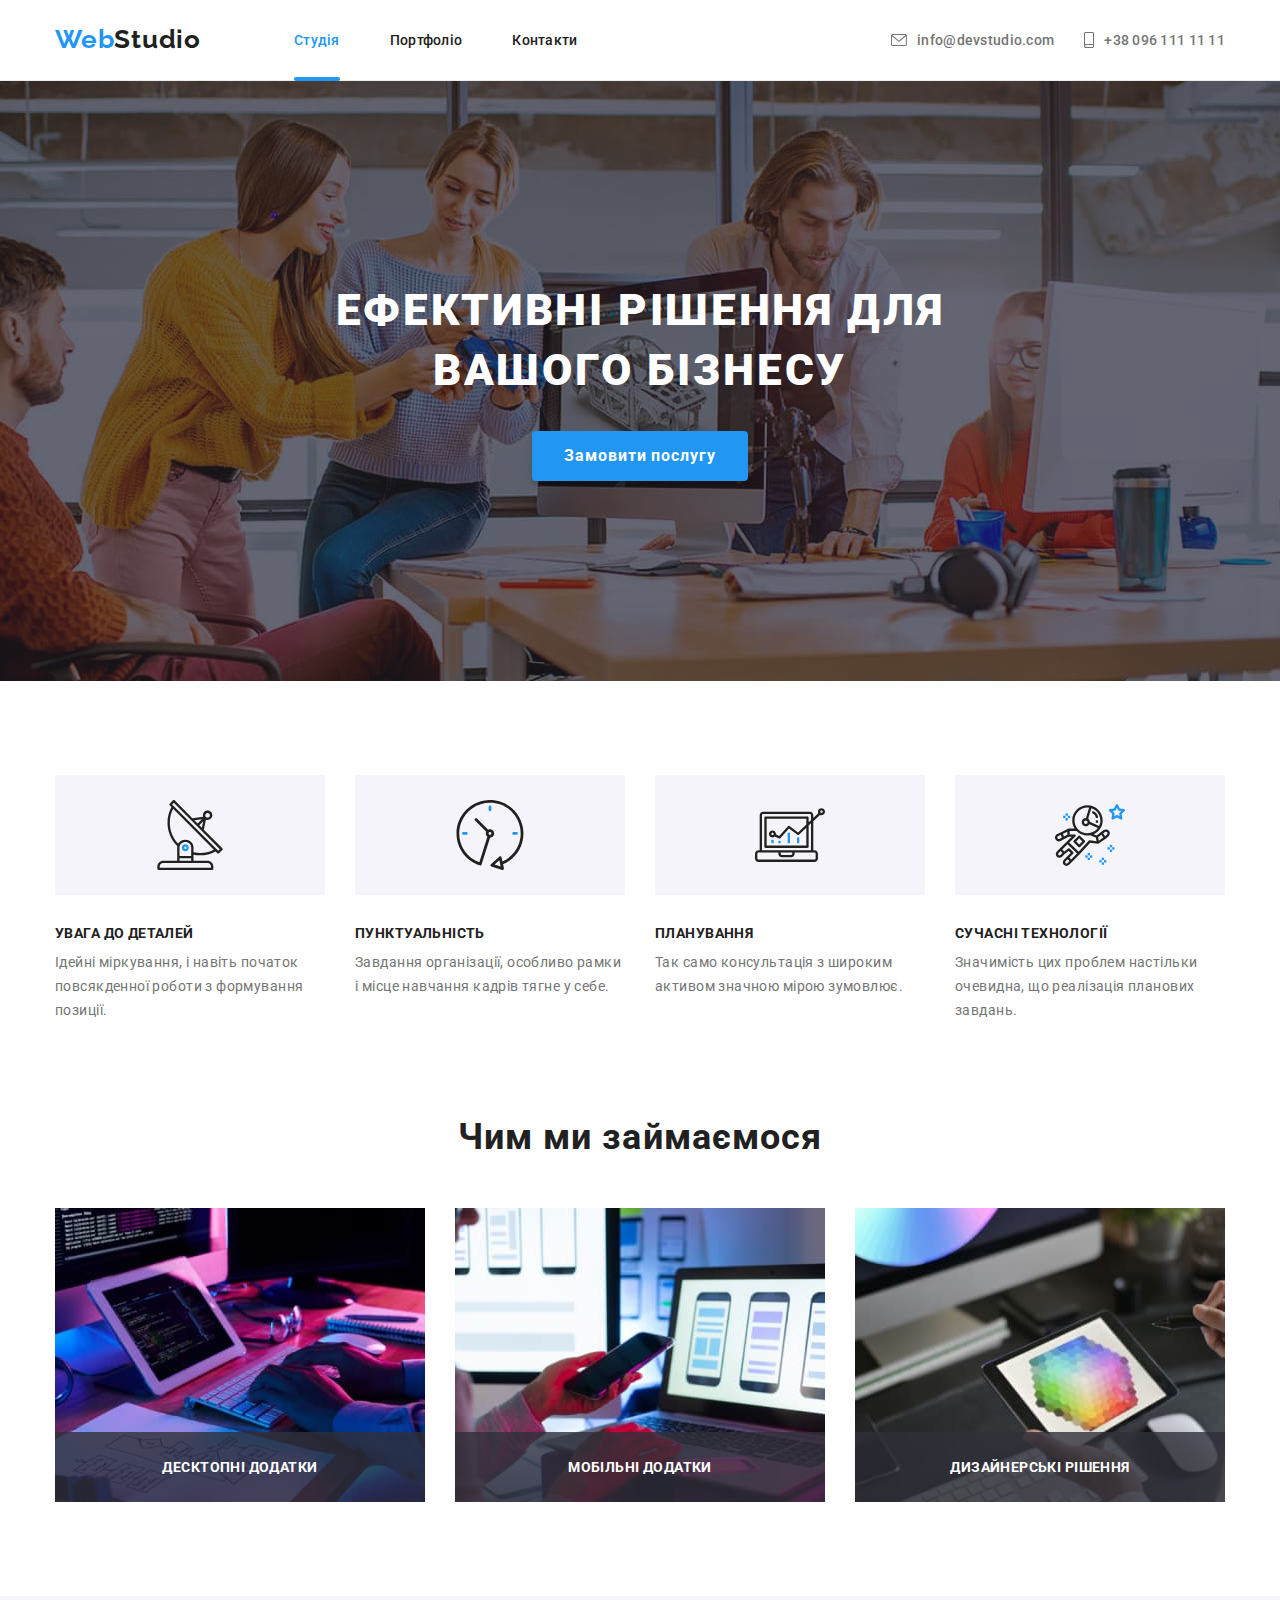
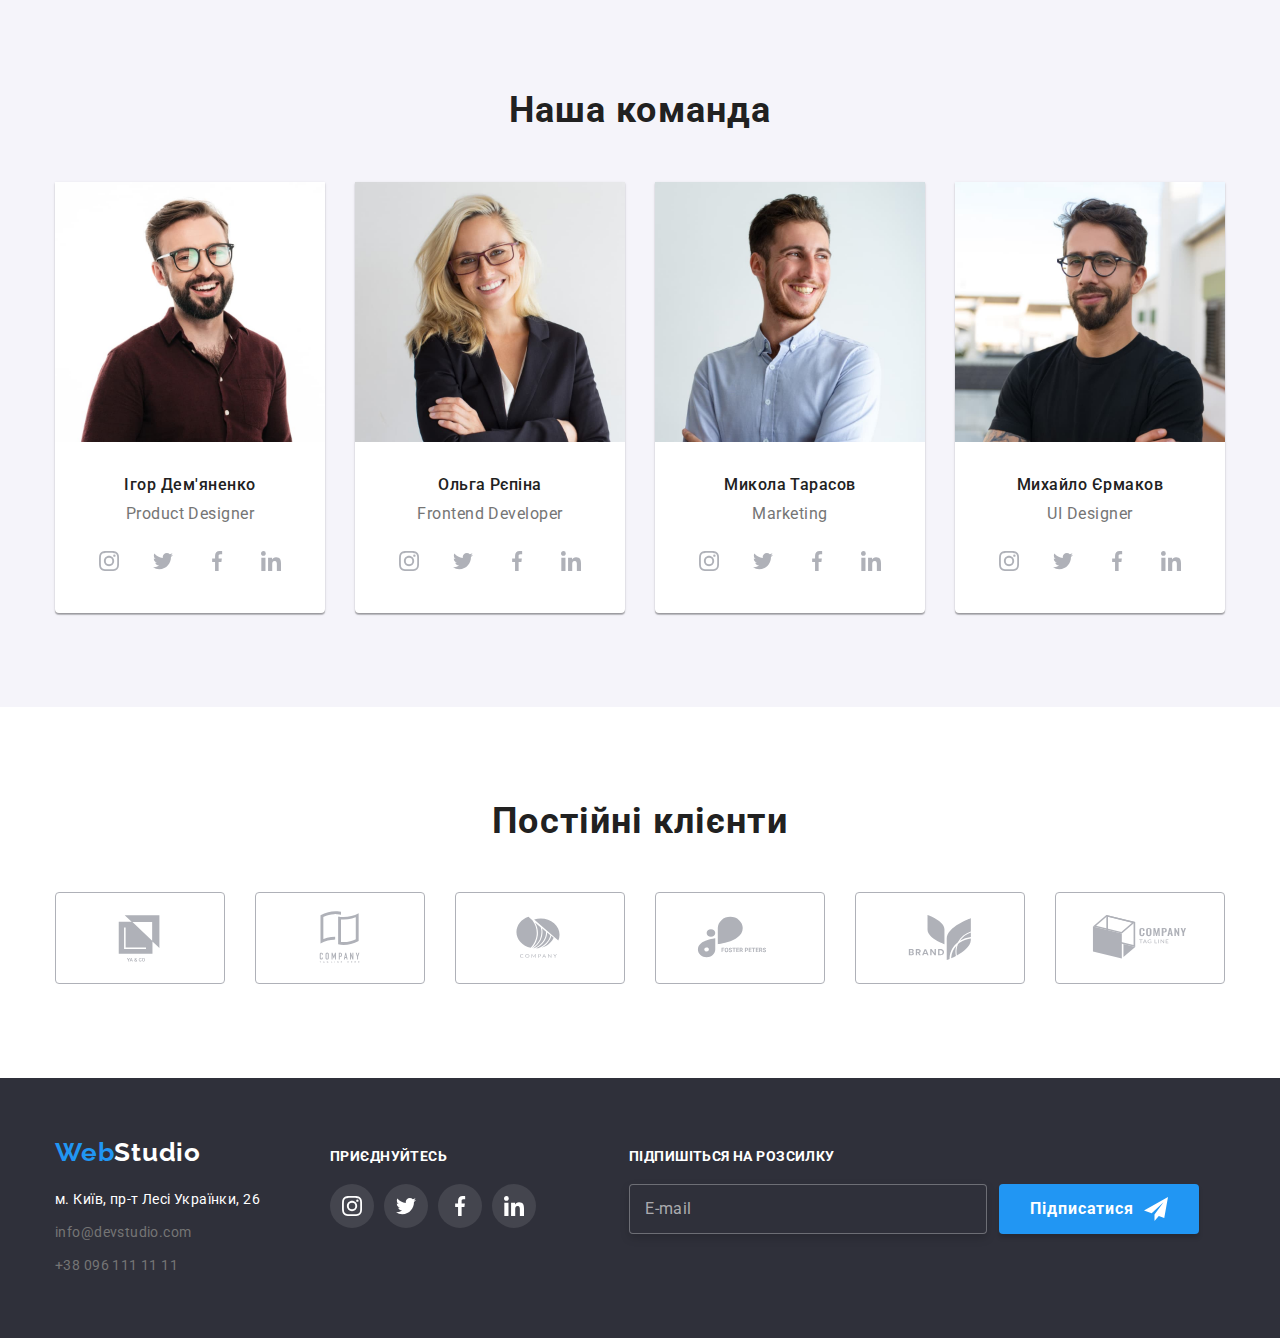
==== commit 84cb1b03: "update project files" ====
--- a/index.html
+++ b/index.html
@@ -11,392 +11,380 @@
       href="https://fonts.googleapis.com/css2?family=Raleway:wght@700&family=Roboto:wght@400;500;700;900&display=swap"
       rel="stylesheet"
     />
-    <link
-      rel="stylesheet"
-      href="https://cdnjs.cloudflare.com/ajax/libs/modern-normalize/1.1.0/modern-normalize.css"
-      integrity="sha512-Y0MM+V6ymRKN2zStTqzQ227DWhhp4Mzdo6gnlRnuaNCbc+YN/ZH0sBCLTM4M0oSy9c9VKiCvd4Jk44aCLrNS5Q=="
-      crossorigin="anonymous"
-      referrerpolicy="no-referrer"
-    />
-
-    <link rel="stylesheet" href="./css/styles.css" />
+
+    <link rel="stylesheet" href="./css/main.min.css" />
   </head>
   <body>
-    <!-- WebStudio header -->
-    <header class="border">
-      <div class="container header-blocks">
-        <!-- navigation block(logo + nav links) -->
+    <header class="header">
+      <div class="container">
         <nav class="site-nav">
-          <a href="./index.html" class="logo">Web<span>Studio</span></a>
-
-          <ul class="for-list navigation">
-            <li class="item"><a href="./index.html" class="nav-link current">Студія</a></li>
-
-            <li class="item"><a href="./portfolio.html" class="nav-link">Портфоліо</a></li>
-
-            <li class="item"><a href="./index.html" class="nav-link">Контакти</a></li>
+          <!-- logo -->
+          <a href="#" class="logo">Web<span class="logo__part">Studio</span></a>
+
+          <ul class="site-nav__list">
+            <li class="site-nav__item">
+              <a href="#" class="site-nav__link site-nav__link--current">Студія</a>
+            </li>
+            <li class="site-nav__item">
+              <a href="./portfolio.html" class="site-nav__link">Портфоліо</a>
+            </li>
+            <li class="site-nav__item">
+              <a href="#" class="site-nav__link">Контакти</a>
+            </li>
           </ul>
         </nav>
-        <!-- Contacts -->
-        <ul class="for-list contacts">
-          <li class="item">
-            <a href="mailto:info@devstudio.com" class="contact-link">
-              <div class="contact-icon">
-                <svg width="16" height="12" class="icon">
-                  <use href="./images/symbol-defs.svg#envelope"></use>
-                </svg>
-                info@devstudio.com
-              </div>
+
+        <ul class="contacts">
+          <li class="contacts__item">
+            <a href="mailto:info@devstudio.com" class="contacts__link">
+              <svg class="contacts__icon" width="16" height="12">
+                <use href="./images/icons/sprite1.svg#envelope"></use>
+              </svg>
+              info@devstudio.com
             </a>
           </li>
-
-          <li class="item">
-            <a href="tel:+380961111111" class="contact-link">
-              <div class="contact-icon">
-                <svg width="10" height="16" class="icon">
-                  <use href="./images/symbol-defs.svg#smartphone"></use>
-                </svg>
-                +38 096 111 11 11
-              </div>
+          <li class="contacts__item">
+            <a href="tel:+380961111111" class="contacts__link">
+              <svg class="contacts__icon" width="10" height="16">
+                <use href="./images/icons/sprite1.svg#smartphone"></use>
+              </svg>
+              +38 096 111 11 11
             </a>
           </li>
         </ul>
       </div>
     </header>
-    <!-- WebStudio main content -->
+    <!-- main -->
     <main>
-      <!-- hero section -->
-      <section class="section hero overlay">
+      <!-- hero -->
+      <section class="section hero hero__background">
         <div class="container">
-          <h1 class="main-header">Ефективні рішення для вашого бізнесу</h1>
-
-          <button type="button" class="order-button" data-modal-open>Замовити послугу</button>
+          <h1 class="hero__title">Ефективні рішення для вашого бізнесу</h1>
+          <button type="button" class="btn" data-modal-open>Замовити послугу</button>
         </div>
       </section>
-      <!-- features section -->
+      <!-- features -->
       <section class="section">
         <div class="container">
           <h2 class="visually-hidden">Особливості</h2>
 
-          <ul class="for-list features">
-            <li class="features-item">
-              <div class="thumb">
-                <svg width="70" height="70" class="icon">
-                  <use href="./images/symbol-defs.svg#antenna"></use>
-                </svg>
-              </div>
-
-              <h3 class="header">УВАГА ДО ДЕТАЛЕЙ</h3>
-              <p class="text">
+          <ul class="features">
+            <li class="features__item">
+              <div class="features__thumb">
+                <svg class="features__icon" width="70" height="70">
+                  <use href="./images/icons/sprite1.svg#antenna"></use>
+                </svg>
+              </div>
+              <h3 class="features__title">УВАГА ДО ДЕТАЛЕЙ</h3>
+              <p class="features__text">
                 Ідейні міркування, і навіть початок повсякденної роботи з формування позиції.
               </p>
             </li>
-
-            <li class="features-item">
-              <div class="thumb">
-                <svg width="70" height="70" class="icon">
-                  <use href="./images/symbol-defs.svg#clock"></use>
-                </svg>
-              </div>
-
-              <h3 class="header">ПУНКТУАЛЬНІСТЬ</h3>
-              <p class="text">
+            <li class="features__item">
+              <div class="features__thumb">
+                <svg class="features__icon" width="70" height="70">
+                  <use href="./images/icons/sprite1.svg#clock"></use>
+                </svg>
+              </div>
+              <h3 class="features__title">ПУНКТУАЛЬНІСТЬ</h3>
+              <p class="features__text">
                 Завдання організації, особливо рамки і місце навчання кадрів тягне у себе.
               </p>
             </li>
-
-            <li class="features-item">
-              <div class="thumb">
-                <svg width="70" height="70" class="icon">
-                  <use href="./images/symbol-defs.svg#diagram"></use>
-                </svg>
-              </div>
-
-              <h3 class="header">ПЛАНУВАННЯ</h3>
-              <p class="text">Так само консультація з широким активом значною мірою зумовлює.</p>
-            </li>
-
-            <li class="features-item">
-              <div class="thumb">
-                <svg width="70" height="70" class="icon">
-                  <use href="./images/symbol-defs.svg#astronaut"></use>
-                </svg>
-              </div>
-
-              <h3 class="header">СУЧАСНІ ТЕХНОЛОГІЇ</h3>
-              <p class="text">
+            <li class="features__item">
+              <div class="features__thumb">
+                <svg class="features__icon" width="70" height="70">
+                  <use href="./images/icons/sprite1.svg#diagram"></use>
+                </svg>
+              </div>
+              <h3 class="features__title">ПЛАНУВАННЯ</h3>
+              <p class="features__text">
+                Так само консультація з широким активом значною мірою зумовлює.
+              </p>
+            </li>
+            <li class="features__item">
+              <div class="features__thumb">
+                <svg class="features__icon" width="70" height="70">
+                  <use href="./images/icons/sprite1.svg#astronaut"></use>
+                </svg>
+              </div>
+              <h3 class="features__title">СУЧАСНІ ТЕХНОЛОГІЇ</h3>
+              <p class="features__text">
                 Значимість цих проблем настільки очевидна, що реалізація планових завдань.
               </p>
             </li>
           </ul>
         </div>
       </section>
-      <!-- works section -->
-      <section class="section works">
+      <!-- works -->
+      <section class="section section--works">
         <div class="container">
-          <h2 class="section-header">Чим ми займаємося</h2>
-
-          <ul class="for-list works-lst">
-            <li class="item">
-              <img src="./images/coding.jpg" alt="coding" width="370" height="294" />
-              <p class="works-label">Десктопні додатки</p>
-            </li>
-
-            <li class="item">
-              <img src="./images/mobile.jpg" alt="mobile" width="370" height="294" />
-              <p class="works-label">Мобільні додатки</p>
-            </li>
-
-            <li class="item">
-              <img src="./images/ui.jpg" alt="interface" width="370" height="294" />
-              <p class="works-label">Дизайнерські рішення</p>
+          <h2 class="section__title">Чим ми займаємося</h2>
+
+          <ul class="works">
+            <li class="works__item">
+              <img
+                src="./images/content/desktop.jpg"
+                alt="desktop apps"
+                class="works__img"
+                width="370"
+                height="294"
+              />
+              <p class="works__label">Десктопні додатки</p>
+            </li>
+            <li class="works__item">
+              <img
+                src="./images/content/mobile.jpg"
+                alt="mobile apps"
+                class="works__img"
+                width="370"
+                height="294"
+              />
+              <p class="works__label">Мобільні додатки</p>
+            </li>
+            <li class="works__item">
+              <img
+                src="./images/content/design.jpg"
+                class="works__img"
+                alt="design solutions"
+                width="370"
+                height="294"
+              />
+              <p class="works__label">Дизайнерські рішення</p>
             </li>
           </ul>
         </div>
       </section>
-      <!-- team section -->
-      <section class="section team">
+      <!-- team -->
+      <section class="section section--team">
         <div class="container">
-          <h2 class="section-header">Наша команда</h2>
-
-          <ul class="for-list team-container">
-            <!-- product -->
-            <li class="item">
-              <div class="team-card">
-                <div class="thumb">
-                  <img src="./images/pm.jpg" alt="product-manager" width="270" height="260" />
-                </div>
-                <div class="content">
-                  <h3 class="header">Ігор Дем'яненко</h3>
-                  <p class="text">Product Designer</p>
-
-                  <ul class="for-list socials">
-                    <li class="item">
-                      <a href="https://www.instagram.com" target="_blank" class="icon-social">
-                        <svg width="20" height="20" class="icon">
-                          <use href="./images/symbol-defs.svg#instagram"></use>
-                        </svg>
-                      </a>
-                    </li>
-
-                    <li class="item">
-                      <a href="https://twitter.com/" target="_blank" class="icon-social">
-                        <svg width="20" height="20" class="icon">
-                          <use href="./images/symbol-defs.svg#twitter"></use>
-                        </svg>
-                      </a>
-                    </li>
-
-                    <li class="item">
-                      <a href="https://uk-ua.facebook.com" target="_blank" class="icon-social">
-                        <svg width="20" height="20" class="icon">
-                          <use href="./images/symbol-defs.svg#facebook"></use>
-                        </svg>
-                      </a>
-                    </li>
-
-                    <li class="item">
-                      <a href="https://ua.linkedin.com" target="_blank" class="icon-social">
-                        <svg width="20" height="20" class="icon">
-                          <use href="./images/symbol-defs.svg#linkedin"></use>
-                        </svg>
-                      </a>
-                    </li>
-                  </ul>
-                </div>
-              </div>
-            </li>
-            <!-- frontend -->
-            <li class="item">
-              <div class="team-card">
-                <div class="thumb">
-                  <img src="./images/frdev.jpg" alt="frontend-dev" width="270" height="260" />
-                </div>
-                <div class="content">
-                  <h3 class="header">Ольга Рєпіна</h3>
-                  <p class="text">Frontend Developer</p>
-
-                  <ul class="for-list socials">
-                    <li class="item">
-                      <a href="https://www.instagram.com" target="_blank" class="icon-social">
-                        <svg width="20" height="20" class="icon">
-                          <use href="./images/symbol-defs.svg#instagram"></use>
-                        </svg>
-                      </a>
-                    </li>
-
-                    <li class="item">
-                      <a href="https://twitter.com/" target="_blank" class="icon-social">
-                        <svg width="20" height="20" class="icon">
-                          <use href="./images/symbol-defs.svg#twitter"></use>
-                        </svg>
-                      </a>
-                    </li>
-
-                    <li class="item">
-                      <a href="https://uk-ua.facebook.com" target="_blank" class="icon-social">
-                        <svg width="20" height="20" class="icon">
-                          <use href="./images/symbol-defs.svg#facebook"></use>
-                        </svg>
-                      </a>
-                    </li>
-
-                    <li class="item">
-                      <a href="https://ua.linkedin.com" target="_blank" class="icon-social">
-                        <svg width="20" height="20" class="icon">
-                          <use href="./images/symbol-defs.svg#linkedin"></use>
-                        </svg>
-                      </a>
-                    </li>
-                  </ul>
-                </div>
-              </div>
-            </li>
-            <!-- marketing -->
-            <li class="item">
-              <div class="team-card">
-                <div class="thumb">
-                  <img src="./images/market.jpg" alt="marketing" width="270" height="260" />
-                </div>
-                <div class="content">
-                  <h3 class="header">Микола Тарасов</h3>
-                  <p class="text">Marketing</p>
-
-                  <ul class="for-list socials">
-                    <li class="item">
-                      <a href="https://www.instagram.com" target="_blank" class="icon-social">
-                        <svg width="20" height="20" class="icon">
-                          <use href="./images/symbol-defs.svg#instagram"></use>
-                        </svg>
-                      </a>
-                    </li>
-
-                    <li class="item">
-                      <a href="https://twitter.com/" target="_blank" class="icon-social">
-                        <svg width="20" height="20" class="icon">
-                          <use href="./images/symbol-defs.svg#twitter"></use>
-                        </svg>
-                      </a>
-                    </li>
-
-                    <li class="item">
-                      <a href="https://uk-ua.facebook.com" target="_blank" class="icon-social">
-                        <svg width="20" height="20" class="icon">
-                          <use href="./images/symbol-defs.svg#facebook"></use>
-                        </svg>
-                      </a>
-                    </li>
-
-                    <li class="item">
-                      <a href="https://ua.linkedin.com" target="_blank" class="icon-social">
-                        <svg width="20" height="20" class="icon">
-                          <use href="./images/symbol-defs.svg#linkedin"></use>
-                        </svg>
-                      </a>
-                    </li>
-                  </ul>
-                </div>
-              </div>
-            </li>
-            <!-- designer -->
-            <li class="item">
-              <div class="team-card">
-                <div class="thumb">
-                  <img src="./images/uides.jpg" alt="ui-designer" width="270" height="260" />
-                </div>
-
-                <div class="content">
-                  <h3 class="header">Михайло Єрмаков</h3>
-                  <p class="text">UI Designer</p>
-
-                  <ul class="for-list socials">
-                    <li class="item">
-                      <a href="https://www.instagram.com" target="_blank" class="icon-social">
-                        <svg width="20" height="20" class="icon">
-                          <use href="./images/symbol-defs.svg#instagram"></use>
-                        </svg>
-                      </a>
-                    </li>
-
-                    <li class="item">
-                      <a href="https://twitter.com/" target="_blank" class="icon-social">
-                        <svg width="20" height="20" class="icon">
-                          <use href="./images/symbol-defs.svg#twitter"></use>
-                        </svg>
-                      </a>
-                    </li>
-
-                    <li class="item">
-                      <a href="https://uk-ua.facebook.com" target="_blank" class="icon-social">
-                        <svg width="20" height="20" class="icon">
-                          <use href="./images/symbol-defs.svg#facebook"></use>
-                        </svg>
-                      </a>
-                    </li>
-
-                    <li class="item">
-                      <a href="https://ua.linkedin.com" target="_blank" class="icon-social">
-                        <svg width="20" height="20" class="icon">
-                          <use href="./images/symbol-defs.svg#linkedin"></use>
-                        </svg>
-                      </a>
-                    </li>
-                  </ul>
-                </div>
+          <h2 class="section__title">Наша команда</h2>
+
+          <ul class="team">
+            <li class="team__item">
+              <div class="team__thumb">
+                <img
+                  src="./images/content/team-prod.jpg"
+                  alt="Product Designer"
+                  width="270"
+                  height="260"
+                />
+              </div>
+              <div class="team__content">
+                <h3 class="team__name">Ігор Дем'яненко</h3>
+                <p class="team__position">Product Designer</p>
+                <ul class="team-socials">
+                  <li class="team-socials__item">
+                    <a href="#" class="team-socials__link">
+                      <svg class="team-socials__icon" width="20" height="20">
+                        <use href="./images/icons/sprite1.svg#instagram"></use>
+                      </svg>
+                    </a>
+                  </li>
+                  <li class="team-socials__item">
+                    <a href="#" class="team-socials__link">
+                      <svg class="team-socials__icon" width="20" height="20">
+                        <use href="./images/icons/sprite1.svg#twitter"></use>
+                      </svg>
+                    </a>
+                  </li>
+                  <li class="team-socials__item">
+                    <a href="#" class="team-socials__link">
+                      <svg class="team-socials__icon" width="20" height="20">
+                        <use href="./images/icons/sprite1.svg#facebook"></use>
+                      </svg>
+                    </a>
+                  </li>
+                  <li class="team-socials__item">
+                    <a href="#" class="team-socials__link">
+                      <svg class="team-socials__icon" width="20" height="20">
+                        <use href="./images/icons/sprite1.svg#linkedin"></use>
+                      </svg>
+                    </a>
+                  </li>
+                </ul>
+              </div>
+            </li>
+            <li class="team__item">
+              <div class="team__thumb">
+                <img
+                  src="./images/content/team-front.jpg"
+                  alt="Frontend Developer"
+                  width="270"
+                  height="260"
+                />
+              </div>
+              <div class="team__content">
+                <h3 class="team__name">Ольга Рєпіна</h3>
+                <p class="team__position">Frontend Developer</p>
+                <ul class="team-socials">
+                  <li class="team-socials__item">
+                    <a href="#" class="team-socials__link">
+                      <svg class="team-socials__icon" width="20" height="20">
+                        <use href="./images/icons/sprite1.svg#instagram"></use>
+                      </svg>
+                    </a>
+                  </li>
+                  <li class="team-socials__item">
+                    <a href="#" class="team-socials__link">
+                      <svg class="team-socials__icon" width="20" height="20">
+                        <use href="./images/icons/sprite1.svg#twitter"></use>
+                      </svg>
+                    </a>
+                  </li>
+                  <li class="team-socials__item">
+                    <a href="#" class="team-socials__link">
+                      <svg class="team-socials__icon" width="20" height="20">
+                        <use href="./images/icons/sprite1.svg#facebook"></use>
+                      </svg>
+                    </a>
+                  </li>
+                  <li class="team-socials__item">
+                    <a href="#" class="team-socials__link">
+                      <svg class="team-socials__icon" width="20" height="20">
+                        <use href="./images/icons/sprite1.svg#linkedin"></use>
+                      </svg>
+                    </a>
+                  </li>
+                </ul>
+              </div>
+            </li>
+            <li class="team__item">
+              <div class="team__thumb">
+                <img
+                  src="./images/content/team-market.jpg"
+                  alt="Marketing"
+                  width="270"
+                  height="260"
+                />
+              </div>
+              <div class="team__content">
+                <h3 class="team__name">Микола Тарасов</h3>
+                <p class="team__position">Marketing</p>
+                <ul class="team-socials">
+                  <li class="team-socials__item">
+                    <a href="#" class="team-socials__link">
+                      <svg class="team-socials__icon" width="20" height="20">
+                        <use href="./images/icons/sprite1.svg#instagram"></use>
+                      </svg>
+                    </a>
+                  </li>
+                  <li class="team-socials__item">
+                    <a href="#" class="team-socials__link">
+                      <svg class="team-socials__icon" width="20" height="20">
+                        <use href="./images/icons/sprite1.svg#twitter"></use>
+                      </svg>
+                    </a>
+                  </li>
+                  <li class="team-socials__item">
+                    <a href="#" class="team-socials__link">
+                      <svg class="team-socials__icon" width="20" height="20">
+                        <use href="./images/icons/sprite1.svg#facebook"></use>
+                      </svg>
+                    </a>
+                  </li>
+                  <li class="team-socials__item">
+                    <a href="#" class="team-socials__link">
+                      <svg class="team-socials__icon" width="20" height="20">
+                        <use href="./images/icons/sprite1.svg#linkedin"></use>
+                      </svg>
+                    </a>
+                  </li>
+                </ul>
+              </div>
+            </li>
+            <li class="team__item">
+              <div class="team__thumb">
+                <img
+                  src="./images/content/team-design.jpg"
+                  alt="UI Designer"
+                  width="270"
+                  height="260"
+                />
+              </div>
+              <div class="team__content">
+                <h3 class="team__name">Михайло Єрмаков</h3>
+                <p class="team__position">UI Designer</p>
+                <ul class="team-socials">
+                  <li class="team-socials__item">
+                    <a href="#" class="team-socials__link">
+                      <svg class="team-socials__icon" width="20" height="20">
+                        <use href="./images/icons/sprite1.svg#instagram"></use>
+                      </svg>
+                    </a>
+                  </li>
+                  <li class="team-socials__item">
+                    <a href="#" class="team-socials__link">
+                      <svg class="team-socials__icon" width="20" height="20">
+                        <use href="./images/icons/sprite1.svg#twitter"></use>
+                      </svg>
+                    </a>
+                  </li>
+                  <li class="team-socials__item">
+                    <a href="#" class="team-socials__link">
+                      <svg class="team-socials__icon" width="20" height="20">
+                        <use href="./images/icons/sprite1.svg#facebook"></use>
+                      </svg>
+                    </a>
+                  </li>
+                  <li class="team-socials__item">
+                    <a href="#" class="team-socials__link">
+                      <svg class="team-socials__icon" width="20" height="20">
+                        <use href="./images/icons/sprite1.svg#linkedin"></use>
+                      </svg>
+                    </a>
+                  </li>
+                </ul>
               </div>
             </li>
           </ul>
         </div>
       </section>
-      <!-- clients section -->
+      <!-- clients -->
       <section class="section">
         <div class="container">
-          <h2 class="section-header">Постійні клієнти</h2>
-          <ul class="for-list clients">
-            <li class="item">
-              <a href="./index.html" class="client">
-                <svg width="106" height="60" class="icon">
-                  <use href="./images/symbol-defs.svg#Logo1"></use>
-                </svg>
-              </a>
-            </li>
-
-            <li class="item">
-              <a href="./index.html" class="client">
-                <svg width="106" height="60" class="icon">
-                  <use href="./images/symbol-defs.svg#Logo2"></use>
-                </svg>
-              </a>
-            </li>
-
-            <li class="item">
-              <a href="./index.html" class="client">
-                <svg width="106" height="60" class="icon">
-                  <use href="./images/symbol-defs.svg#Logo3"></use>
-                </svg>
-              </a>
-            </li>
-
-            <li class="item">
-              <a href="./index.html" class="client">
-                <svg width="106" height="60" class="icon">
-                  <use href="./images/symbol-defs.svg#Logo4"></use>
-                </svg>
-              </a>
-            </li>
-
-            <li class="item">
-              <a href="./index.html" class="client">
-                <svg width="106" height="60" class="icon">
-                  <use href="./images/symbol-defs.svg#Logo5"></use>
-                </svg>
-              </a>
-            </li>
-
-            <li class="item">
-              <a href="./index.html" class="client">
-                <svg width="106" height="60" class="icon">
-                  <use href="./images/symbol-defs.svg#Logo6"></use>
+          <h2 class="section__title">Постійні клієнти</h2>
+
+          <ul class="clients">
+            <li class="clients__item">
+              <a href="#" class="clients__link">
+                <svg class="clients__icon" width="106" height="60">
+                  <use href="./images/icons/sprite1.svg#logo1"></use>
+                </svg>
+              </a>
+            </li>
+            <li class="clients__item">
+              <a href="#" class="clients__link">
+                <svg class="clients__icon" width="106" height="60">
+                  <use href="./images/icons/sprite1.svg#logo2"></use>
+                </svg>
+              </a>
+            </li>
+            <li class="clients__item">
+              <a href="#" class="clients__link">
+                <svg class="clients__icon" width="106" height="60">
+                  <use href="./images/icons/sprite1.svg#logo3"></use>
+                </svg>
+              </a>
+            </li>
+            <li class="clients__item">
+              <a href="#" class="clients__link">
+                <svg class="clients__icon" width="106" height="60">
+                  <use href="./images/icons/sprite1.svg#logo4"></use>
+                </svg>
+              </a>
+            </li>
+            <li class="clients__item">
+              <a href="#" class="clients__link">
+                <svg class="clients__icon" width="106" height="60">
+                  <use href="./images/icons/sprite1.svg#logo5"></use>
+                </svg>
+              </a>
+            </li>
+            <li class="clients__item">
+              <a href="#" class="clients__link">
+                <svg class="clients__icon" width="106" height="60">
+                  <use href="./images/icons/sprite1.svg#logo6"></use>
                 </svg>
               </a>
             </li>
@@ -404,151 +392,83 @@
         </div>
       </section>
     </main>
-    <!-- WebStudio footer -->
-    <footer class="page-footer">
-      <div class="container footer">
-        <div class="address-part">
-          <a href="./index.html" class="logo logo-footer">Web<span>Studio</span></a>
-
-          <address>
-            <ul class="for-list address">
-              <li class="item">
-                <a
-                  href="https://www.google.com/maps/place/бул.+Леси+Украинки,+26,+Киев,+02000/@50.4265807,30.5383858,17z/data=!3m1!4b1!4m5!3m4!1s0x40d4cf0e033ecbe9:0x57a4dffefec77da0!8m2!3d50.4265807!4d30.5383858"
-                  class="location"
-                >
-                  м. Київ, пр-т Лесі Українки, 26
-                </a>
+
+    <!-- page footer -->
+    <footer class="footer">
+      <div class="container">
+        <div class="footer-address">
+          <!-- logo -->
+          <a href="#" class="logo">Web<span class="logo__part--footer">Studio</span></a>
+
+          <address class="address">
+            <ul class="address__list">
+              <li class="address__item">
+                <a href="#" class="address__location">м. Київ, пр-т Лесі Українки, 26</a>
               </li>
-
-              <li class="item">
-                <a href="mailto:info@devstudio.com" class="contact">info@devstudio.com</a>
+              <li class="address__item">
+                <a href="mailto:info@devstudio.com" class="address__link">info@devstudio.com</a>
               </li>
-              <li class="item">
-                <a href="tel:+380961111111" class="contact">+38 096 111 11 11</a>
+              <li class="address__item">
+                <a href="tel:+380961111111" class="address__link">+38 096 111 11 11</a>
               </li>
             </ul>
           </address>
         </div>
 
         <div class="footer-socials">
-          <p class="socials-header">приєднуйтесь</p>
-
-          <ul class="for-list socials">
-            <li class="item">
-              <a href="https://www.instagram.com" target="_blank" class="icon-social-footer">
-                <svg width="20" height="20" class="footer-icon">
-                  <use href="./images/symbol-defs.svg#instagram"></use>
-                </svg>
-              </a>
-            </li>
-
-            <li class="item">
-              <a href="https://twitter.com/" target="_blank" class="icon-social-footer">
-                <svg width="20" height="20" class="footer-icon">
-                  <use href="./images/symbol-defs.svg#twitter"></use>
-                </svg>
-              </a>
-            </li>
-
-            <li class="item">
-              <a href="https://uk-ua.facebook.com" target="_blank" class="icon-social-footer">
-                <svg width="20" height="20" class="footer-icon">
-                  <use href="./images/symbol-defs.svg#facebook"></use>
-                </svg>
-              </a>
-            </li>
-
-            <li class="item">
-              <a href="https://ua.linkedin.com" target="_blank" class="icon-social-footer">
-                <svg width="20" height="20" class="footer-icon">
-                  <use href="./images/symbol-defs.svg#linkedin"></use>
-                </svg>
-              </a>
-            </li>
-          </ul>
-        </div>
-
-        <!-- footer form -->
-        <div class="footer-form-container">
-          <p class="form-header">Підпишіться на розсилку</p>
+          <p class="footer-socials__title">приєднуйтесь</p>
+
+          <ul class="footer-socials__list">
+            <li class="footer-socials__item">
+              <a href="#" class="footer-socials__link">
+                <svg class="footer-socials__icon" width="20" height="20">
+                  <use href="./images/icons/sprite1.svg#instagram"></use>
+                </svg>
+              </a>
+            </li>
+            <li class="footer-socials__item">
+              <a href="#" class="footer-socials__link">
+                <svg class="footer-socials__icon" width="20" height="20">
+                  <use href="./images/icons/sprite1.svg#twitter"></use>
+                </svg>
+              </a>
+            </li>
+            <li class="footer-socials__item">
+              <a href="#" class="footer-socials__link">
+                <svg class="footer-socials__icon" width="20" height="20">
+                  <use href="./images/icons/sprite1.svg#facebook"></use>
+                </svg>
+              </a>
+            </li>
+            <li class="footer-socials__item">
+              <a href="#" class="footer-socials__link">
+                <svg class="footer-socials__icon" width="20" height="20">
+                  <use href="./images/icons/sprite1.svg#linkedin"></use>
+                </svg>
+              </a>
+            </li>
+          </ul>
+        </div>
+
+        <div class="form-container">
+          <p class="form-container__title">Підпишіться на розсилку</p>
+
           <form class="footer-form" autocomplete="off">
-            <label class="form-field">
-              <input type="email" class="footer-form-input" name="mail" placeholder=" " />
-              <span class="form-label">E-mail</span>
+            <label class="footer-form__field">
+              <input type="email" class="footer-form__input" name="mail" placeholder=" " />
+              <span class="footer-form__label">E-mail</span>
             </label>
             <!-- form send button -->
-            <button type="submit" class="footer-send-btn">
+            <button type="submit" class="send-btn">
               Підписатися
-              <svg class="icon icon-send" width="24" height="24">
-                <use xlink:href="./images/symbol-defs.svg#send"></use>
+              <svg class="send-btn__icon" width="24" height="24">
+                <use href="./images/icons/sprite1.svg#send"></use>
               </svg>
             </button>
           </form>
         </div>
       </div>
     </footer>
-
-    <!-- modal -->
-    <div class="backdrop is-hidden" data-modal>
-      <div class="modal">
-        <!-- close-btn -->
-        <button class="modal-close" data-modal-close>
-          <svg width="18" height="18" class="modal-icon">
-            <use href="./images/symbol-defs.svg#close-modal"></use>
-          </svg>
-        </button>
-        <!-- modal form fields -->
-        <h1 class="modal-title">Залиште свої дані, ми вам передзвонимо</h1>
-        <form class="modal-form" autocomplete="off">
-          <!-- name -->
-          <label class="modal-field">
-            <span class="modal-label-text">Ім'я</span>
-            <input type="text" class="modal-input" name="name" placeholder=" " />
-            <svg class="icon" width="18" height="18">
-              <use href="./images/symbol-defs.svg#person"></use>
-            </svg>
-          </label>
-
-          <!-- tel -->
-          <label class="modal-field">
-            <span class="modal-label-text">Телефон</span>
-            <input type="text" class="modal-input" name="phone" placeholder=" " />
-            <svg class="icon" width="18" height="18">
-              <use href="./images/symbol-defs.svg#phone"></use>
-            </svg>
-          </label>
-
-          <!-- mail -->
-          <label class="modal-field">
-            <span class="modal-label-text">Пошта</span>
-            <input type="text" class="modal-input" name="mail" placeholder=" " />
-            <svg class="icon" width="18" height="18">
-              <use href="./images/symbol-defs.svg#email"></use>
-            </svg>
-          </label>
-
-          <!-- comments -->
-          <label class="comment-field">
-            <span class="modal-label-text">Коментар</span>
-            <textarea name="comments" class="modal-comments" placeholder="Введіть текст"></textarea>
-          </label>
-
-          <!-- policy -->
-          <label class="policy">
-            <input type="checkbox" class="checkbox" name="policy-check" />
-            <span class="icon"></span>
-            <span class="policy-text">
-              Погоджуюся з розсилкою та приймаю
-              <a href="./policy.html" target="_blank">Умови договору</a>
-            </span>
-          </label>
-
-          <!-- send button -->
-          <button type="submit" class="modal-btn">Відправити</button>
-        </form>
-      </div>
-    </div>
 
     <!-- script for modal -->
     <script src="./script/modal.js"></script>
--- a/css/main.min.css
+++ b/css/main.min.css
@@ -0,0 +1 @@
+.team__thumb,.works__img{display:block;max-width:100%}.footer-socials__list,.address__list,.clients,.team-socials,.team,.works,.features,.contacts,.site-nav__list{padding:0;margin:0;list-style:none}.visually-hidden{position:absolute;width:1px;height:1px;margin:-1px;border:0;padding:0;white-space:nowrap;-webkit-clip-path:inset(100%);clip-path:inset(100%);clip:rect(0 0 0 0);overflow:hidden}.section{padding-top:94px;padding-bottom:94px}.container{width:1200px;margin:0 auto;padding:0 15px}/*! modern-normalize v1.1.0 | MIT License | https://github.com/sindresorhus/modern-normalize */*,::before,::after{-webkit-box-sizing:border-box;box-sizing:border-box}html{line-height:1.15;-webkit-text-size-adjust:100%;-moz-tab-size:4;-o-tab-size:4;tab-size:4}body{margin:0;font-family:system-ui,-apple-system,"Segoe UI",Roboto,Helvetica,Arial,sans-serif,"Apple Color Emoji","Segoe UI Emoji"}hr{height:0;color:inherit}abbr[title]{-webkit-text-decoration:underline dotted;text-decoration:underline dotted}b,strong{font-weight:bolder}code,kbd,samp,pre{font-family:ui-monospace,SFMono-Regular,Consolas,"Liberation Mono",Menlo,monospace;font-size:1em}small{font-size:80%}sub,sup{font-size:75%;line-height:0;position:relative;vertical-align:baseline}sub{bottom:-0.25em}sup{top:-0.5em}table{text-indent:0;border-color:inherit}button,input,optgroup,select,textarea{font-family:inherit;font-size:100%;line-height:1.15;margin:0}button,select{text-transform:none}button,[type=button],[type=reset],[type=submit]{-webkit-appearance:button}::-moz-focus-inner{border-style:none;padding:0}:-moz-focusring{outline:1px dotted ButtonText}:-moz-ui-invalid{box-shadow:none}legend{padding:0}progress{vertical-align:baseline}::-webkit-inner-spin-button,::-webkit-outer-spin-button{height:auto}[type=search]{-webkit-appearance:textfield;outline-offset:-2px}::-webkit-search-decoration{-webkit-appearance:none}::-webkit-file-upload-button{-webkit-appearance:button;font:inherit}summary{display:list-item}.header{border-bottom:1px solid #ececec}.header .container{display:-webkit-box;display:-ms-flexbox;display:flex;-webkit-box-align:center;-ms-flex-align:center;align-items:center}.logo{font-family:"Raleway";font-style:normal;font-weight:700;font-size:26px;line-height:1.15;letter-spacing:.03em;color:#2196f3;text-decoration:none}.logo__part{color:#212121;margin-right:93px}.site-nav{display:-webkit-box;display:-ms-flexbox;display:flex;-webkit-box-align:center;-ms-flex-align:center;align-items:center}.site-nav__list{display:-webkit-box;display:-ms-flexbox;display:flex;-webkit-box-align:center;-ms-flex-align:center;align-items:center;gap:50px}.site-nav__link{position:relative;display:block;padding:32px 0;font-weight:500;font-size:14px;line-height:1.15;letter-spacing:.02em;text-decoration:none;color:#212121;-webkit-transition:color 250ms cubic-bezier(0.4, 0, 0.2, 1);transition:color 250ms cubic-bezier(0.4, 0, 0.2, 1)}.site-nav__link:hover,.site-nav__link:focus{color:#2196f3}.site-nav__link--current{color:#2196f3}.site-nav__link--current::after{position:absolute;bottom:-1px;content:" ";border-bottom:4px solid #2196f3;display:block;width:100%;height:4px;border-radius:2px}.contacts{display:-webkit-box;display:-ms-flexbox;display:flex;-webkit-box-align:center;-ms-flex-align:center;align-items:center;margin-left:auto;gap:30px}.contacts__link{display:-webkit-box;display:-ms-flexbox;display:flex;-webkit-box-align:center;-ms-flex-align:center;align-items:center;padding:32px 0;font-weight:500;font-size:14px;line-height:1.15;letter-spacing:.02em;color:#757575;text-decoration:none;-webkit-transition:color 250ms cubic-bezier(0.4, 0, 0.2, 1);transition:color 250ms cubic-bezier(0.4, 0, 0.2, 1)}.contacts__link:hover,.contacts__link:focus{color:#2196f3}.contacts__icon{margin-right:10px;fill:currentColor}.hero{padding:200px 0;background-color:#2f303a}.hero__background{background-image:-webkit-gradient(linear, left top, right top, from(rgba(47, 48, 58, 0.4)), to(rgba(47, 48, 58, 0.4))),url(../../../images/decorative/background.jpg);background-image:linear-gradient(to right, rgba(47, 48, 58, 0.4), rgba(47, 48, 58, 0.4)),url(../../../images/decorative/background.jpg);max-width:1600px;height:600px;background-position:center;background-repeat:no-repeat;background-size:cover;margin:0 auto}.hero__title{margin:0 auto 30px auto;width:700px;font-weight:900;font-size:44px;line-height:1.36;text-align:center;letter-spacing:.06em;text-transform:uppercase;color:#fff}.btn{padding:0;margin:0 auto;width:216px;height:50px;background:#2196f3;-webkit-box-shadow:0px 4px 4px rgba(0,0,0,.15);box-shadow:0px 4px 4px rgba(0,0,0,.15);border-radius:4px;font-weight:700;font-size:16px;line-height:1.88;display:-webkit-box;display:-ms-flexbox;display:flex;-webkit-box-align:center;-ms-flex-align:center;align-items:center;-webkit-box-pack:center;-ms-flex-pack:center;justify-content:center;letter-spacing:.06em;color:#fff;border:none;cursor:pointer;-webkit-transition:background-color 250ms cubic-bezier(0.4, 0, 0.2, 1);transition:background-color 250ms cubic-bezier(0.4, 0, 0.2, 1)}.btn:hover,.btn:focus{background-color:#188ce8}.features{display:-webkit-box;display:-ms-flexbox;display:flex;-webkit-box-pack:center;-ms-flex-pack:center;justify-content:center;gap:30px}.features__thumb{width:270px;height:120px;background-color:#f5f4fa;margin-bottom:30px;display:-webkit-box;display:-ms-flexbox;display:flex;-webkit-box-pack:center;-ms-flex-pack:center;justify-content:center;-webkit-box-align:center;-ms-flex-align:center;align-items:center}.features__title{padding:0;margin:0 0 10px 0;font-weight:700;font-size:14px;line-height:1.15;letter-spacing:.03em;text-transform:uppercase;color:#212121}.features__text{padding:0;margin:0;font-weight:400;font-size:14px;line-height:1.71;letter-spacing:.03em;color:#757575}.section--works{padding-top:0}.section__title{margin:0 0 50px 0;padding:0;font-weight:700;font-size:36px;line-height:1.15;text-align:center;letter-spacing:.03em;color:#212121}.works{display:-webkit-box;display:-ms-flexbox;display:flex;-webkit-box-align:center;-ms-flex-align:center;align-items:center;-webkit-box-pack:center;-ms-flex-pack:center;justify-content:center;gap:30px}.works__item{position:relative}.works__label{position:absolute;bottom:0;right:0;left:0;padding:0;margin:0;display:-webkit-box;display:-ms-flexbox;display:flex;-webkit-box-pack:center;-ms-flex-pack:center;justify-content:center;-webkit-box-align:center;-ms-flex-align:center;align-items:center;height:70px;font-weight:700;font-size:14px;line-height:16px;text-align:center;letter-spacing:.03em;text-transform:uppercase;color:#fff;background:rgba(47,48,58,.8)}.section--team{background-color:#f5f4fa}.team{display:-webkit-box;display:-ms-flexbox;display:flex;-webkit-box-pack:center;-ms-flex-pack:center;justify-content:center;-webkit-box-align:center;-ms-flex-align:center;align-items:center;gap:30px}.team__item{background:#fff;-webkit-box-shadow:0px 1px 3px rgba(0,0,0,.12),0px 1px 1px rgba(0,0,0,.14),0px 2px 1px rgba(0,0,0,.2);box-shadow:0px 1px 3px rgba(0,0,0,.12),0px 1px 1px rgba(0,0,0,.14),0px 2px 1px rgba(0,0,0,.2);border-radius:0px 0px 4px 4px}.team__thumb{margin-bottom:30px}.team__name{margin:0 0 10px 0;padding:0;font-weight:500;font-size:16px;line-height:1.15;text-align:center;letter-spacing:.03em;color:#212121}.team__position{margin:0 0 16px 0;padding:0;font-weight:400;font-size:16px;line-height:1.15;text-align:center;letter-spacing:.03em;color:#757575}.team-socials{display:-webkit-box;display:-ms-flexbox;display:flex;-webkit-box-pack:center;-ms-flex-pack:center;justify-content:center;-webkit-box-align:center;-ms-flex-align:center;align-items:center;gap:10px}.team-socials__link{display:-webkit-box;display:-ms-flexbox;display:flex;-webkit-box-pack:center;-ms-flex-pack:center;justify-content:center;-webkit-box-align:center;-ms-flex-align:center;align-items:center;margin-bottom:30px;width:44px;height:44px;background-color:#fff;color:#afb1b8;border-radius:50%;-webkit-transition:background-color 250ms cubic-bezier(0.4, 0, 0.2, 1),color 250ms cubic-bezier(0.4, 0, 0.2, 1);transition:background-color 250ms cubic-bezier(0.4, 0, 0.2, 1),color 250ms cubic-bezier(0.4, 0, 0.2, 1)}.team-socials__link:hover,.team-socials__link:focus{background-color:#2196f3;color:#fff}.team-socials__icon{fill:currentColor}.clients{display:-webkit-box;display:-ms-flexbox;display:flex;-webkit-box-align:center;-ms-flex-align:center;align-items:center;-webkit-box-pack:center;-ms-flex-pack:center;justify-content:center;gap:30px}.clients__link{width:170px;height:92px;display:-webkit-box;display:-ms-flexbox;display:flex;-webkit-box-pack:center;-ms-flex-pack:center;justify-content:center;-webkit-box-align:center;-ms-flex-align:center;align-items:center;border:1px solid #afb1b8;border-radius:4px;color:#afb1b8;-webkit-transition:color 250ms cubic-bezier(0.4, 0, 0.2, 1),border-color 250ms cubic-bezier(0.4, 0, 0.2, 1);transition:color 250ms cubic-bezier(0.4, 0, 0.2, 1),border-color 250ms cubic-bezier(0.4, 0, 0.2, 1)}.clients__link:hover,.clients__link:focus{color:#2196f3;border-color:#2196f3}.clients__icon{fill:currentColor}.footer{padding:60px 0;background-color:#2f303a}.footer .container{display:-webkit-box;display:-ms-flexbox;display:flex;-webkit-box-align:baseline;-ms-flex-align:baseline;align-items:baseline}.footer-address{margin-right:70px}.logo__part--footer{color:#fff}.address__list{margin-top:20px}.address__link{font-style:normal;font-weight:400;font-size:14px;line-height:1.71;letter-spacing:.03em;color:#757575;text-decoration:none;-webkit-transition:color 250ms cubic-bezier(0.4, 0, 0.2, 1);transition:color 250ms cubic-bezier(0.4, 0, 0.2, 1)}.address__location{font-style:normal;font-weight:400;font-size:14px;line-height:1.71;letter-spacing:.03em;text-decoration:none;color:#fff;-webkit-transition:color 250ms cubic-bezier(0.4, 0, 0.2, 1);transition:color 250ms cubic-bezier(0.4, 0, 0.2, 1)}.address__link:hover,.address__link:focus{color:#2196f3}.address__location:hover,.address__location:focus{color:#2196f3}.address__item:not(:last-child){margin-bottom:9px}.footer-socials{margin-right:93px}.footer-socials__title{padding:0;margin:0 0 20px 0;font-weight:700;font-size:14px;line-height:16px;letter-spacing:.03em;text-transform:uppercase;color:#fff}.footer-socials__list{display:-webkit-box;display:-ms-flexbox;display:flex;-webkit-box-align:center;-ms-flex-align:center;align-items:center;-webkit-box-pack:center;-ms-flex-pack:center;justify-content:center;gap:10px}.footer-socials__link{display:-webkit-box;display:-ms-flexbox;display:flex;-webkit-box-pack:center;-ms-flex-pack:center;justify-content:center;-webkit-box-align:center;-ms-flex-align:center;align-items:center;width:44px;height:44px;border-radius:50%;color:#fff;background-color:rgba(255,255,255,.1);-webkit-transition:background-color 250ms cubic-bezier(0.4, 0, 0.2, 1);transition:background-color 250ms cubic-bezier(0.4, 0, 0.2, 1)}.footer-socials__link:hover,.footer-socials__link:focus{background-color:#2196f3}.footer-socials__icon{fill:currentColor}.form-container__title{padding:0;margin:0 0 20px 0;font-weight:700;font-size:14px;line-height:1.15;letter-spacing:.03em;text-transform:uppercase;color:#fff}.footer-form{display:-webkit-box;display:-ms-flexbox;display:flex;-webkit-box-align:center;-ms-flex-align:center;align-items:center}.footer-form__field{position:relative}.footer-form__input{margin-right:12px;padding:0 0 0 16px;width:358px;height:50px;color:#fff;border:1px solid rgba(255,255,255,.3);-webkit-filter:drop-shadow(0px 4px 4px rgba(0, 0, 0, 0.15));filter:drop-shadow(0px 4px 4px rgba(0, 0, 0, 0.15));border-radius:4px;background:#2f303a}.footer-form__label{position:absolute;top:50%;left:16px;font-weight:400;font-size:16px;line-height:1.25;display:-webkit-box;display:-ms-flexbox;display:flex;-webkit-box-align:center;-ms-flex-align:center;align-items:center;letter-spacing:.03em;color:rgba(255,255,255,.6);opacity:1;-webkit-transition:opacity 250ms cubic-bezier(0.4, 0, 0.2, 1),-webkit-transform 250ms cubic-bezier(0.4, 0, 0.2, 1);transition:opacity 250ms cubic-bezier(0.4, 0, 0.2, 1),-webkit-transform 250ms cubic-bezier(0.4, 0, 0.2, 1);transition:transform 250ms cubic-bezier(0.4, 0, 0.2, 1),opacity 250ms cubic-bezier(0.4, 0, 0.2, 1);transition:transform 250ms cubic-bezier(0.4, 0, 0.2, 1),opacity 250ms cubic-bezier(0.4, 0, 0.2, 1),-webkit-transform 250ms cubic-bezier(0.4, 0, 0.2, 1);-webkit-transform:translateY(-50%);transform:translateY(-50%)}.footer-form__field:focus-within>.footer-form__label{-webkit-transform:translateY(50px);transform:translateY(50px);opacity:0}.send-btn{display:-webkit-box;display:-ms-flexbox;display:flex;-webkit-box-align:center;-ms-flex-align:center;align-items:center;-webkit-box-pack:center;-ms-flex-pack:center;justify-content:center;padding:0;width:200px;height:50px;background:#2196f3;-webkit-box-shadow:0px 4px 4px rgba(0,0,0,.15);box-shadow:0px 4px 4px rgba(0,0,0,.15);border-radius:4px;font-weight:700;font-size:16px;line-height:1.88;letter-spacing:.06em;color:#fff;border:none;cursor:pointer;-webkit-transition:background-color cubic-bezier(0.4, 0, 0.2, 1) 250ms;transition:background-color cubic-bezier(0.4, 0, 0.2, 1) 250ms}.send-btn:hover,.send-btn:focus{background-color:#188ce8}.send-btn__icon{margin-left:10px;fill:currentColor}body{font-family:"Roboto",sans-serif;background-color:#fff;color:#757575}/*# sourceMappingURL=main.min.css.map */